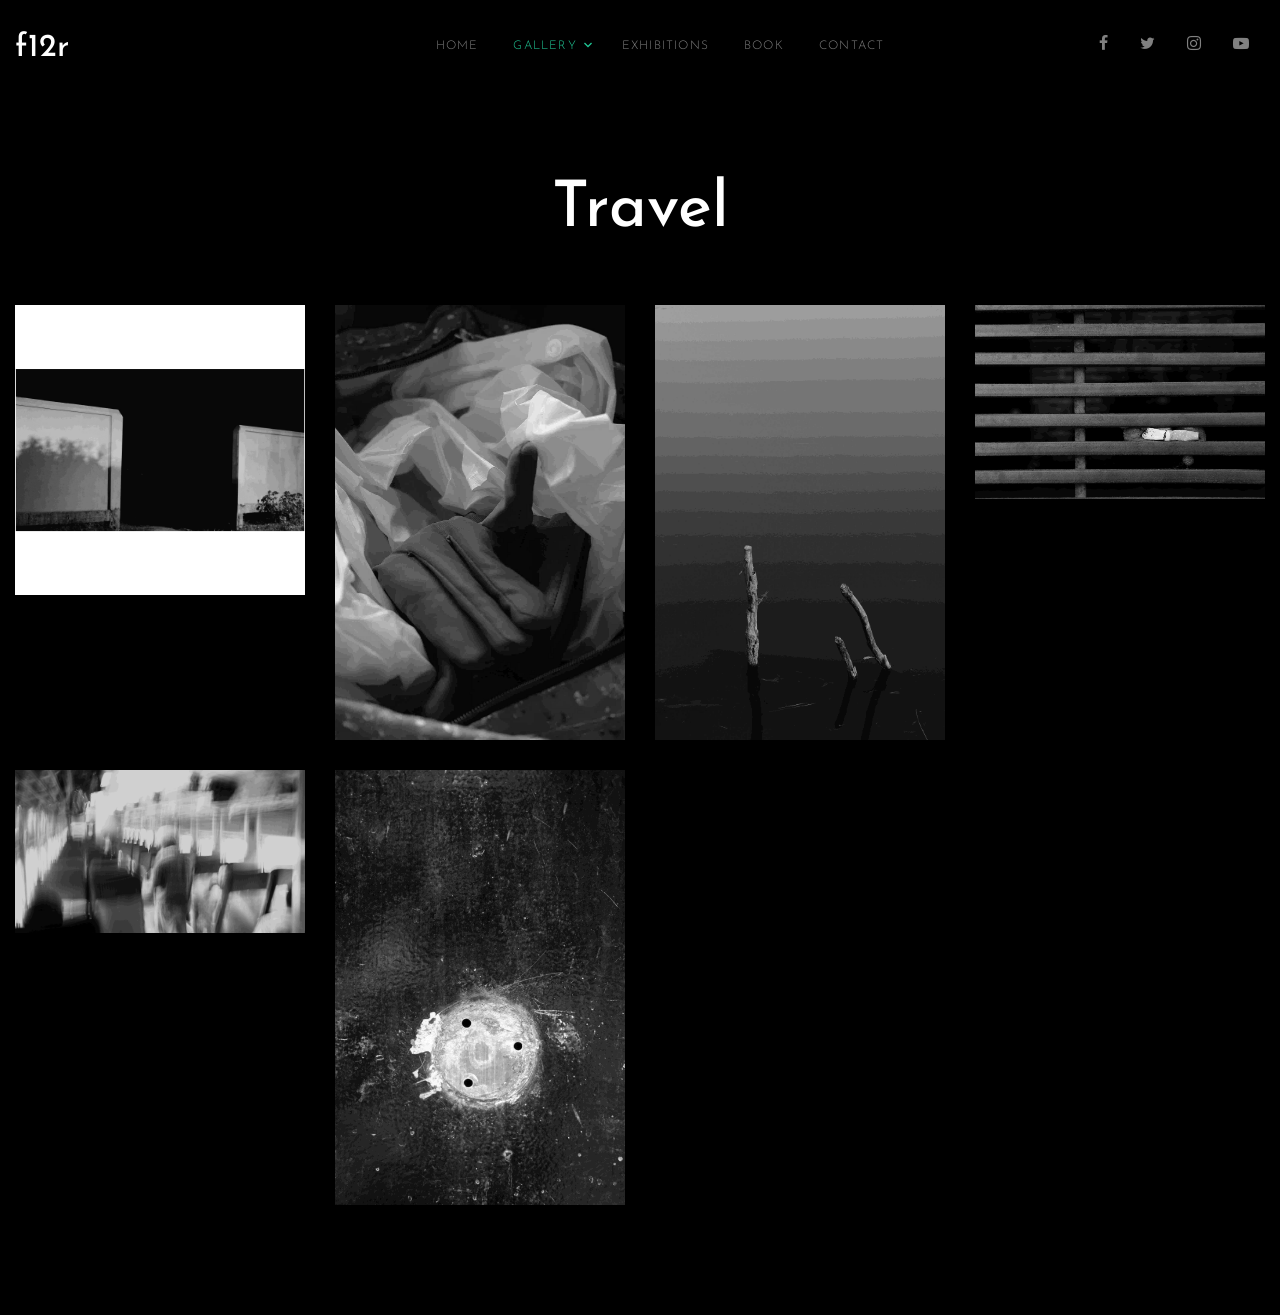
==== abstract.html @ 0a0a9598 "first commit" ====
<!DOCTYPE html>
<html lang="en">
  <head>
    <title>f12r &mdash;</title>
    <meta charset="utf-8" />
    <meta
      name="viewport"
      content="width=device-width, initial-scale=1, shrink-to-fit=no"
    />

    <link
      href="https://fonts.googleapis.com/css2?family=Josefin+Sans:wght@400;700&family=Roboto+Mono:wght@400;700&display=swap"
      rel="stylesheet"
    />
    <link rel="stylesheet" href="fonts/icomoon/style.css" />

    <link rel="stylesheet" href="css/bootstrap.min.css" />
    <link rel="stylesheet" href="css/magnific-popup.css" />
    <link rel="stylesheet" href="css/jquery-ui.css" />
    <link rel="stylesheet" href="css/owl.carousel.min.css" />
    <link rel="stylesheet" href="css/owl.theme.default.min.css" />

    <link rel="stylesheet" href="css/lightgallery.min.css" />

    <link rel="stylesheet" href="css/bootstrap-datepicker.css" />

    <link rel="stylesheet" href="fonts/flaticon/font/flaticon.css" />

    <link rel="stylesheet" href="css/swiper.css" />

    <link rel="stylesheet" href="css/aos.css" />

    <link rel="stylesheet" href="css/style.css" />
  </head>
  <body>
    <div class="site-wrap">
      <div class="site-mobile-menu">
        <div class="site-mobile-menu-header">
          <div class="site-mobile-menu-close mt-3">
            <span class="icon-close2 js-menu-toggle"></span>
          </div>
        </div>
        <div class="site-mobile-menu-body"></div>
      </div>

      <header class="site-navbar py-3" role="banner">
        <div class="container-fluid">
          <div class="row align-items-center">
            <div class="col-6 col-xl-2" data-aos="fade-down">
              <h1 class="mb-0">
                <a href="index.html" class="text-white h2 mb-0">f12r</a>
              </h1>
            </div>
            <div class="col-10 col-md-8 d-none d-xl-block" data-aos="fade-down">
              <nav
                class="site-navigation position-relative text-right text-lg-center"
                role="navigation"
              >
                <ul class="site-menu js-clone-nav mx-auto d-none d-lg-block">
                  <li><a href="index.html">Home</a></li>
                  <li class="has-children active">
                    <a href="single.html">Gallery</a>
                    <ul class="dropdown">
                      <li>
                        <a href="https://flickr.com/photos/fahimmuntashir/"
                          >Street</a
                        >
                      </li>
                      <li>
                        <a href="https://portraitmode.io/profile/f12r/"
                          >Portrait</a
                        >
                      </li>
                      <li>
                        <a href="https://portraitmode.io/profile/f12r/"
                          >People</a
                        >
                      </li>
                      <li><a href="#">Architecture</a></li>
                      <li><a href="#">Animals</a></li>
                      <li><a href="#">Travel</a></li>
                    </ul>
                  </li>
                  <li><a href="exhibition.html">Exhibitions</a></li>
                  <li><a href="books.html">Book</a></li>
                  <li><a href="contact.html">Contact</a></li>
                </ul>
              </nav>
            </div>

            <div class="col-6 col-xl-2 text-right" data-aos="fade-down">
              <div class="d-none d-xl-inline-block">
                <ul
                  class="site-menu js-clone-nav ml-auto list-unstyled d-flex text-right mb-0"
                  data-class="social"
                >
                  <li>
                    <a href="#" class="pl-0 pr-3"
                      ><span class="icon-facebook"></span
                    ></a>
                  </li>
                  <li>
                    <a href="#" class="pl-3 pr-3"
                      ><span class="icon-twitter"></span
                    ></a>
                  </li>
                  <li>
                    <a href="#" class="pl-3 pr-3"
                      ><span class="icon-instagram"></span
                    ></a>
                  </li>
                  <li>
                    <a href="#" class="pl-3 pr-3"
                      ><span class="icon-youtube-play"></span
                    ></a>
                  </li>
                </ul>
              </div>

              <div
                class="d-inline-block d-xl-none ml-md-0 mr-auto py-3"
                style="position: relative; top: 3px"
              >
                <a href="#" class="site-menu-toggle js-menu-toggle text-white"
                  ><span class="icon-menu h3"></span
                ></a>
              </div>
            </div>
          </div>
        </div>
      </header>

      <div class="site-section" data-aos="fade">
        <div class="container-fluid">
          <div class="row justify-content-center">
            <div class="col-md-7">
              <div class="row mb-5">
                <div class="col-12">
                  <h2 class="site-section-heading text-center">Travel</h2>
                </div>
              </div>
            </div>
          </div>
          <div class="row" id="lightgallery">
            <div
              class="col-sm-6 col-md-4 col-lg-3 col-xl-3 item"
              data-aos="fade"
              data-src="images/big-images/abstract/1.jpg"
              data-sub-html="<h4>shadow in darkness</h4><p></p>"
            >
              <a href="#"
                ><img src="images/abstract/1.jpg" alt="IMage" class="img-fluid"
              /></a>
            </div>
            <div
              class="col-sm-6 col-md-4 col-lg-3 col-xl-3 item"
              data-aos="fade"
              data-src="images/big-images/abstract/2.jpg"
              data-sub-html="<h4></h4><p>untitled</p>"
            >
              <a href="#"
                ><img src="images/abstract/2.jpg" alt="IMage" class="img-fluid"
              /></a>
            </div>

            <div
              class="col-sm-6 col-md-4 col-lg-3 col-xl-3 item"
              data-aos="fade"
              data-src="images/big-images/abstract/3.jpg"
              data-sub-html="<h4>the old monk and his disciples.</h4><p></p>"
            >
              <a href="#"
                ><img src="images/abstract/3.jpg" alt="IMage" class="img-fluid"
              /></a>
            </div>
            <div
              class="col-sm-6 col-md-4 col-lg-3 col-xl-3 item"
              data-aos="fade"
              data-src="images/big-images/abstract/4.jpg"
              data-sub-html="<h4>unexpected holder</h4><p></p>"
            >
              <a href="#"
                ><img src="images/abstract/4.jpg" alt="IMage" class="img-fluid"
              /></a>
            </div>
            <div
              class="col-sm-6 col-md-4 col-lg-3 col-xl-3 item"
              data-aos="fade"
              data-src="images/big-images/abstract/5.jpg"
              data-sub-html="<h4>untitled</h4><p></p>"
            >
              <a href="#"
                ><img src="images/abstract/5.jpg" alt="IMage" class="img-fluid"
              /></a>
            </div>
            <div
              class="col-sm-6 col-md-4 col-lg-3 col-xl-3 item"
              data-aos="fade"
              data-src="images/big-images/abstract/6.jpg"
              data-sub-html="<h4>untitled</h4><p></p>"
            >
              <a href="#"
                ><img src="images/abstract/6.jpg" alt="IMage" class="img-fluid"
              /></a>
            </div>
          </div>
        </div>
      </div>
    </div>

    <script src="js/jquery-3.3.1.min.js"></script>
    <script src="js/jquery-migrate-3.0.1.min.js"></script>
    <script src="js/jquery-ui.js"></script>
    <script src="js/popper.min.js"></script>
    <script src="js/bootstrap.min.js"></script>
    <script src="js/owl.carousel.min.js"></script>
    <script src="js/jquery.stellar.min.js"></script>
    <script src="js/jquery.countdown.min.js"></script>
    <script src="js/jquery.magnific-popup.min.js"></script>
    <script src="js/bootstrap-datepicker.min.js"></script>
    <script src="js/swiper.min.js"></script>
    <script src="js/aos.js"></script>

    <script src="js/picturefill.min.js"></script>
    <script src="js/lightgallery-all.min.js"></script>
    <script src="js/jquery.mousewheel.min.js"></script>

    <script src="js/main.js"></script>

    <script>
      $(document).ready(function () {
        $("#lightgallery").lightGallery();
      });
    </script>
  </body>
</html>
---- fonts/icomoon/style.css ----
@font-face {
  font-family: 'icomoon';
  src:  url('fonts/icomoon.eot?10si43');
  src:  url('fonts/icomoon.eot?10si43#iefix') format('embedded-opentype'),
    url('fonts/icomoon.ttf?10si43') format('truetype'),
    url('fonts/icomoon.woff?10si43') format('woff'),
    url('fonts/icomoon.svg?10si43#icomoon') format('svg');
  font-weight: normal;
  font-style: normal;
}

[class^="icon-"], [class*=" icon-"] {
  /* use !important to prevent issues with browser extensions that change fonts */
  font-family: 'icomoon' !important;
  speak: none;
  font-style: normal;
  font-weight: normal;
  font-variant: normal;
  text-transform: none;
  line-height: 1;

  /* Better Font Rendering =========== */
  -webkit-font-smoothing: antialiased;
  -moz-osx-font-smoothing: grayscale;
}

.icon-asterisk:before {
  content: "\f069";
}
.icon-plus:before {
  content: "\f067";
}
.icon-question:before {
  content: "\f128";
}
.icon-minus:before {
  content: "\f068";
}
.icon-glass:before {
  content: "\f000";
}
.icon-music:before {
  content: "\f001";
}
.icon-search:before {
  content: "\f002";
}
.icon-envelope-o:before {
  content: "\f003";
}
.icon-heart:before {
  content: "\f004";
}
.icon-star:before {
  content: "\f005";
}
.icon-star-o:before {
  content: "\f006";
}
.icon-user:before {
  content: "\f007";
}
.icon-film:before {
  content: "\f008";
}
.icon-th-large:before {
  content: "\f009";
}
.icon-th:before {
  content: "\f00a";
}
.icon-th-list:before {
  content: "\f00b";
}
.icon-check:before {
  content: "\f00c";
}
.icon-close:before {
  content: "\f00d";
}
.icon-remove:before {
  content: "\f00d";
}
.icon-times:before {
  content: "\f00d";
}
.icon-search-plus:before {
  content: "\f00e";
}
.icon-search-minus:before {
  content: "\f010";
}
.icon-power-off:before {
  content: "\f011";
}
.icon-signal:before {
  content: "\f012";
}
.icon-cog:before {
  content: "\f013";
}
.icon-gear:before {
  content: "\f013";
}
.icon-trash-o:before {
  content: "\f014";
}
.icon-home:before {
  content: "\f015";
}
.icon-file-o:before {
  content: "\f016";
}
.icon-clock-o:before {
  content: "\f017";
}
.icon-road:before {
  content: "\f018";
}
.icon-download:before {
  content: "\f019";
}
.icon-arrow-circle-o-down:before {
  content: "\f01a";
}
.icon-arrow-circle-o-up:before {
  content: "\f01b";
}
.icon-inbox:before {
  content: "\f01c";
}
.icon-play-circle-o:before {
  content: "\f01d";
}
.icon-repeat:before {
  content: "\f01e";
}
.icon-rotate-right:before {
  content: "\f01e";
}
.icon-refresh:before {
  content: "\f021";
}
.icon-list-alt:before {
  content: "\f022";
}
.icon-lock:before {
  content: "\f023";
}
.icon-flag:before {
  content: "\f024";
}
.icon-headphones:before {
  content: "\f025";
}
.icon-volume-off:before {
  content: "\f026";
}
.icon-volume-down:before {
  content: "\f027";
}
.icon-volume-up:before {
  content: "\f028";
}
.icon-qrcode:before {
  content: "\f029";
}
.icon-barcode:before {
  content: "\f02a";
}
.icon-tag:before {
  content: "\f02b";
}
.icon-tags:before {
  content: "\f02c";
}
.icon-book:before {
  content: "\f02d";
}
.icon-bookmark:before {
  content: "\f02e";
}
.icon-print:before {
  content: "\f02f";
}
.icon-camera:before {
  content: "\f030";
}
.icon-font:before {
  content: "\f031";
}
.icon-bold:before {
  content: "\f032";
}
.icon-italic:before {
  content: "\f033";
}
.icon-text-height:before {
  content: "\f034";
}
.icon-text-width:before {
  content: "\f035";
}
.icon-align-left:before {
  content: "\f036";
}
.icon-align-center:before {
  content: "\f037";
}
.icon-align-right:before {
  content: "\f038";
}
.icon-align-justify:before {
  content: "\f039";
}
.icon-list:before {
  content: "\f03a";
}
.icon-dedent:before {
  content: "\f03b";
}
.icon-outdent:before {
  content: "\f03b";
}
.icon-indent:before {
  content: "\f03c";
}
.icon-video-camera:before {
  content: "\f03d";
}
.icon-image:before {
  content: "\f03e";
}
.icon-photo:before {
  content: "\f03e";
}
.icon-picture-o:before {
  content: "\f03e";
}
.icon-pencil:before {
  content: "\f040";
}
.icon-map-marker:before {
  content: "\f041";
}
.icon-adjust:before {
  content: "\f042";
}
.icon-tint:before {
  content: "\f043";
}
.icon-edit:before {
  content: "\f044";
}
.icon-pencil-square-o:before {
  content: "\f044";
}
.icon-share-square-o:before {
  content: "\f045";
}
.icon-check-square-o:before {
  content: "\f046";
}
.icon-arrows:before {
  content: "\f047";
}
.icon-step-backward:before {
  content: "\f048";
}
.icon-fast-backward:before {
  content: "\f049";
}
.icon-backward:before {
  content: "\f04a";
}
.icon-play:before {
  content: "\f04b";
}
.icon-pause:before {
  content: "\f04c";
}
.icon-stop:before {
  content: "\f04d";
}
.icon-forward:before {
  content: "\f04e";
}
.icon-fast-forward:before {
  content: "\f050";
}
.icon-step-forward:before {
  content: "\f051";
}
.icon-eject:before {
  content: "\f052";
}
.icon-chevron-left:before {
  content: "\f053";
}
.icon-chevron-right:before {
  content: "\f054";
}
.icon-plus-circle:before {
  content: "\f055";
}
.icon-minus-circle:before {
  content: "\f056";
}
.icon-times-circle:before {
  content: "\f057";
}
.icon-check-circle:before {
  content: "\f058";
}
.icon-question-circle:before {
  content: "\f059";
}
.icon-info-circle:before {
  content: "\f05a";
}
.icon-crosshairs:before {
  content: "\f05b";
}
.icon-times-circle-o:before {
  content: "\f05c";
}
.icon-check-circle-o:before {
  content: "\f05d";
}
.icon-ban:before {
  content: "\f05e";
}
.icon-arrow-left:before {
  content: "\f060";
}
.icon-arrow-right:before {
  content: "\f061";
}
.icon-arrow-up:before {
  content: "\f062";
}
.icon-arrow-down:before {
  content: "\f063";
}
.icon-mail-forward:before {
  content: "\f064";
}
.icon-share:before {
  content: "\f064";
}
.icon-expand:before {
  content: "\f065";
}
.icon-compress:before {
  content: "\f066";
}
.icon-exclamation-circle:before {
  content: "\f06a";
}
.icon-gift:before {
  content: "\f06b";
}
.icon-leaf:before {
  content: "\f06c";
}
.icon-fire:before {
  content: "\f06d";
}
.icon-eye:before {
  content: "\f06e";
}
.icon-eye-slash:before {
  content: "\f070";
}
.icon-exclamation-triangle:before {
  content: "\f071";
}
.icon-warning:before {
  content: "\f071";
}
.icon-plane:before {
  content: "\f072";
}
.icon-calendar:before {
  content: "\f073";
}
.icon-random:before {
  content: "\f074";
}
.icon-comment:before {
  content: "\f075";
}
.icon-magnet:before {
  content: "\f076";
}
.icon-chevron-up:before {
  content: "\f077";
}
.icon-chevron-down:before {
  content: "\f078";
}
.icon-retweet:before {
  content: "\f079";
}
.icon-shopping-cart:before {
  content: "\f07a";
}
.icon-folder:before {
  content: "\f07b";
}
.icon-folder-open:before {
  content: "\f07c";
}
.icon-arrows-v:before {
  content: "\f07d";
}
.icon-arrows-h:before {
  content: "\f07e";
}
.icon-bar-chart:before {
  content: "\f080";
}
.icon-bar-chart-o:before {
  content: "\f080";
}
.icon-twitter-square:before {
  content: "\f081";
}
.icon-facebook-square:before {
  content: "\f082";
}
.icon-camera-retro:before {
  content: "\f083";
}
.icon-key:before {
  content: "\f084";
}
.icon-cogs:before {
  content: "\f085";
}
.icon-gears:before {
  content: "\f085";
}
.icon-comments:before {
  content: "\f086";
}
.icon-thumbs-o-up:before {
  content: "\f087";
}
.icon-thumbs-o-down:before {
  content: "\f088";
}
.icon-star-half:before {
  content: "\f089";
}
.icon-heart-o:before {
  content: "\f08a";
}
.icon-sign-out:before {
  content: "\f08b";
}
.icon-linkedin-square:before {
  content: "\f08c";
}
.icon-thumb-tack:before {
  content: "\f08d";
}
.icon-external-link:before {
  content: "\f08e";
}
.icon-sign-in:before {
  content: "\f090";
}
.icon-trophy:before {
  content: "\f091";
}
.icon-github-square:before {
  content: "\f092";
}
.icon-upload:before {
  content: "\f093";
}
.icon-lemon-o:before {
  content: "\f094";
}
.icon-phone:before {
  content: "\f095";
}
.icon-square-o:before {
  content: "\f096";
}
.icon-bookmark-o:before {
  content: "\f097";
}
.icon-phone-square:before {
  content: "\f098";
}
.icon-twitter:before {
  content: "\f099";
}
.icon-facebook:before {
  content: "\f09a";
}
.icon-facebook-f:before {
  content: "\f09a";
}
.icon-github:before {
  content: "\f09b";
}
.icon-unlock:before {
  content: "\f09c";
}
.icon-credit-card:before {
  content: "\f09d";
}
.icon-feed:before {
  content: "\f09e";
}
.icon-rss:before {
  content: "\f09e";
}
.icon-hdd-o:before {
  content: "\f0a0";
}
.icon-bullhorn:before {
  content: "\f0a1";
}
.icon-bell-o:before {
  content: "\f0a2";
}
.icon-certificate:before {
  content: "\f0a3";
}
.icon-hand-o-right:before {
  content: "\f0a4";
}
.icon-hand-o-left:before {
  content: "\f0a5";
}
.icon-hand-o-up:before {
  content: "\f0a6";
}
.icon-hand-o-down:before {
  content: "\f0a7";
}
.icon-arrow-circle-left:before {
  content: "\f0a8";
}
.icon-arrow-circle-right:before {
  content: "\f0a9";
}
.icon-arrow-circle-up:before {
  content: "\f0aa";
}
.icon-arrow-circle-down:before {
  content: "\f0ab";
}
.icon-globe:before {
  content: "\f0ac";
}
.icon-wrench:before {
  content: "\f0ad";
}
.icon-tasks:before {
  content: "\f0ae";
}
.icon-filter:before {
  content: "\f0b0";
}
.icon-briefcase:before {
  content: "\f0b1";
}
.icon-arrows-alt:before {
  content: "\f0b2";
}
.icon-group:before {
  content: "\f0c0";
}
.icon-users:before {
  content: "\f0c0";
}
.icon-chain:before {
  content: "\f0c1";
}
.icon-link:before {
  content: "\f0c1";
}
.icon-cloud:before {
  content: "\f0c2";
}
.icon-flask:before {
  content: "\f0c3";
}
.icon-cut:before {
  content: "\f0c4";
}
.icon-scissors:before {
  content: "\f0c4";
}
.icon-copy:before {
  content: "\f0c5";
}
.icon-files-o:before {
  content: "\f0c5";
}
.icon-paperclip:before {
  content: "\f0c6";
}
.icon-floppy-o:before {
  content: "\f0c7";
}
.icon-save:before {
  content: "\f0c7";
}
.icon-square:before {
  content: "\f0c8";
}
.icon-bars:before {
  content: "\f0c9";
}
.icon-navicon:before {
  content: "\f0c9";
}
.icon-reorder:before {
  content: "\f0c9";
}
.icon-list-ul:before {
  content: "\f0ca";
}
.icon-list-ol:before {
  content: "\f0cb";
}
.icon-strikethrough:before {
  content: "\f0cc";
}
.icon-underline:before {
  content: "\f0cd";
}
.icon-table:before {
  content: "\f0ce";
}
.icon-magic:before {
  content: "\f0d0";
}
.icon-truck:before {
  content: "\f0d1";
}
.icon-pinterest:before {
  content: "\f0d2";
}
.icon-pinterest-square:before {
  content: "\f0d3";
}
.icon-google-plus-square:before {
  content: "\f0d4";
}
.icon-google-plus:before {
  content: "\f0d5";
}
.icon-money:before {
  content: "\f0d6";
}
.icon-caret-down:before {
  content: "\f0d7";
}
.icon-caret-up:before {
  content: "\f0d8";
}
.icon-caret-left:before {
  content: "\f0d9";
}
.icon-caret-right:before {
  content: "\f0da";
}
.icon-columns:before {
  content: "\f0db";
}
.icon-sort:before {
  content: "\f0dc";
}
.icon-unsorted:before {
  content: "\f0dc";
}
.icon-sort-desc:before {
  content: "\f0dd";
}
.icon-sort-down:before {
  content: "\f0dd";
}
.icon-sort-asc:before {
  content: "\f0de";
}
.icon-sort-up:before {
  content: "\f0de";
}
.icon-envelope:before {
  content: "\f0e0";
}
.icon-linkedin:before {
  content: "\f0e1";
}
.icon-rotate-left:before {
  content: "\f0e2";
}
.icon-undo:before {
  content: "\f0e2";
}
.icon-gavel:before {
  content: "\f0e3";
}
.icon-legal:before {
  content: "\f0e3";
}
.icon-dashboard:before {
  content: "\f0e4";
}
.icon-tachometer:before {
  content: "\f0e4";
}
.icon-comment-o:before {
  content: "\f0e5";
}
.icon-comments-o:before {
  content: "\f0e6";
}
.icon-bolt:before {
  content: "\f0e7";
}
.icon-flash:before {
  content: "\f0e7";
}
.icon-sitemap:before {
  content: "\f0e8";
}
.icon-umbrella:before {
  content: "\f0e9";
}
.icon-clipboard:before {
  content: "\f0ea";
}
.icon-paste:before {
  content: "\f0ea";
}
.icon-lightbulb-o:before {
  content: "\f0eb";
}
.icon-exchange:before {
  content: "\f0ec";
}
.icon-cloud-download:before {
  content: "\f0ed";
}
.icon-cloud-upload:before {
  content: "\f0ee";
}
.icon-user-md:before {
  content: "\f0f0";
}
.icon-stethoscope:before {
  content: "\f0f1";
}
.icon-suitcase:before {
  content: "\f0f2";
}
.icon-bell:before {
  content: "\f0f3";
}
.icon-coffee:before {
  content: "\f0f4";
}
.icon-cutlery:before {
  content: "\f0f5";
}
.icon-file-text-o:before {
  content: "\f0f6";
}
.icon-building-o:before {
  content: "\f0f7";
}
.icon-hospital-o:before {
  content: "\f0f8";
}
.icon-ambulance:before {
  content: "\f0f9";
}
.icon-medkit:before {
  content: "\f0fa";
}
.icon-fighter-jet:before {
  content: "\f0fb";
}
.icon-beer:before {
  content: "\f0fc";
}
.icon-h-square:before {
  content: "\f0fd";
}
.icon-plus-square:before {
  content: "\f0fe";
}
.icon-angle-double-left:before {
  content: "\f100";
}
.icon-angle-double-right:before {
  content: "\f101";
}
.icon-angle-double-up:before {
  content: "\f102";
}
.icon-angle-double-down:before {
  content: "\f103";
}
.icon-angle-left:before {
  content: "\f104";
}
.icon-angle-right:before {
  content: "\f105";
}
.icon-angle-up:before {
  content: "\f106";
}
.icon-angle-down:before {
  content: "\f107";
}
.icon-desktop:before {
  content: "\f108";
}
.icon-laptop:before {
  content: "\f109";
}
.icon-tablet:before {
  content: "\f10a";
}
.icon-mobile:before {
  content: "\f10b";
}
.icon-mobile-phone:before {
  content: "\f10b";
}
.icon-circle-o:before {
  content: "\f10c";
}
.icon-quote-left:before {
  content: "\f10d";
}
.icon-quote-right:before {
  content: "\f10e";
}
.icon-spinner:before {
  content: "\f110";
}
.icon-circle:before {
  content: "\f111";
}
.icon-mail-reply:before {
  content: "\f112";
}
.icon-reply:before {
  content: "\f112";
}
.icon-github-alt:before {
  content: "\f113";
}
.icon-folder-o:before {
  content: "\f114";
}
.icon-folder-open-o:before {
  content: "\f115";
}
.icon-smile-o:before {
  content: "\f118";
}
.icon-frown-o:before {
  content: "\f119";
}
.icon-meh-o:before {
  content: "\f11a";
}
.icon-gamepad:before {
  content: "\f11b";
}
.icon-keyboard-o:before {
  content: "\f11c";
}
.icon-flag-o:before {
  content: "\f11d";
}
.icon-flag-checkered:before {
  content: "\f11e";
}
.icon-terminal:before {
  content: "\f120";
}
.icon-code:before {
  content: "\f121";
}
.icon-mail-reply-all:before {
  content: "\f122";
}
.icon-reply-all:before {
  content: "\f122";
}
.icon-star-half-empty:before {
  content: "\f123";
}
.icon-star-half-full:before {
  content: "\f123";
}
.icon-star-half-o:before {
  content: "\f123";
}
.icon-location-arrow:before {
  content: "\f124";
}
.icon-crop:before {
  content: "\f125";
}
.icon-code-fork:before {
  content: "\f126";
}
.icon-chain-broken:before {
  content: "\f127";
}
.icon-unlink:before {
  content: "\f127";
}
.icon-info:before {
  content: "\f129";
}
.icon-exclamation:before {
  content: "\f12a";
}
.icon-superscript:before {
  content: "\f12b";
}
.icon-subscript:before {
  content: "\f12c";
}
.icon-eraser:before {
  content: "\f12d";
}
.icon-puzzle-piece:before {
  content: "\f12e";
}
.icon-microphone:before {
  content: "\f130";
}
.icon-microphone-slash:before {
  content: "\f131";
}
.icon-shield:before {
  content: "\f132";
}
.icon-calendar-o:before {
  content: "\f133";
}
.icon-fire-extinguisher:before {
  content: "\f134";
}
.icon-rocket:before {
  content: "\f135";
}
.icon-maxcdn:before {
  content: "\f136";
}
.icon-chevron-circle-left:before {
  content: "\f137";
}
.icon-chevron-circle-right:before {
  content: "\f138";
}
.icon-chevron-circle-up:before {
  content: "\f139";
}
.icon-chevron-circle-down:before {
  content: "\f13a";
}
.icon-html5:before {
  content: "\f13b";
}
.icon-css3:before {
  content: "\f13c";
}
.icon-anchor:before {
  content: "\f13d";
}
.icon-unlock-alt:before {
  content: "\f13e";
}
.icon-bullseye:before {
  content: "\f140";
}
.icon-ellipsis-h:before {
  content: "\f141";
}
.icon-ellipsis-v:before {
  content: "\f142";
}
.icon-rss-square:before {
  content: "\f143";
}
.icon-play-circle:before {
  content: "\f144";
}
.icon-ticket:before {
  content: "\f145";
}
.icon-minus-square:before {
  content: "\f146";
}
.icon-minus-square-o:before {
  content: "\f147";
}
.icon-level-up:before {
  content: "\f148";
}
.icon-level-down:before {
  content: "\f149";
}
.icon-check-square:before {
  content: "\f14a";
}
.icon-pencil-square:before {
  content: "\f14b";
}
.icon-external-link-square:before {
  content: "\f14c";
}
.icon-share-square:before {
  content: "\f14d";
}
.icon-compass:before {
  content: "\f14e";
}
.icon-caret-square-o-down:before {
  content: "\f150";
}
.icon-toggle-down:before {
  content: "\f150";
}
.icon-caret-square-o-up:before {
  content: "\f151";
}
.icon-toggle-up:before {
  content: "\f151";
}
.icon-caret-square-o-right:before {
  content: "\f152";
}
.icon-toggle-right:before {
  content: "\f152";
}
.icon-eur:before {
  content: "\f153";
}
.icon-euro:before {
  content: "\f153";
}
.icon-gbp:before {
  content: "\f154";
}
.icon-dollar:before {
  content: "\f155";
}
.icon-usd:before {
  content: "\f155";
}
.icon-inr:before {
  content: "\f156";
}
.icon-rupee:before {
  content: "\f156";
}
.icon-cny:before {
  content: "\f157";
}
.icon-jpy:before {
  content: "\f157";
}
.icon-rmb:before {
  content: "\f157";
}
.icon-yen:before {
  content: "\f157";
}
.icon-rouble:before {
  content: "\f158";
}
.icon-rub:before {
  content: "\f158";
}
.icon-ruble:before {
  content: "\f158";
}
.icon-krw:before {
  content: "\f159";
}
.icon-won:before {
  content: "\f159";
}
.icon-bitcoin:before {
  content: "\f15a";
}
.icon-btc:before {
  content: "\f15a";
}
.icon-file:before {
  content: "\f15b";
}
.icon-file-text:before {
  content: "\f15c";
}
.icon-sort-alpha-asc:before {
  content: "\f15d";
}
.icon-sort-alpha-desc:before {
  content: "\f15e";
}
.icon-sort-amount-asc:before {
  content: "\f160";
}
.icon-sort-amount-desc:before {
  content: "\f161";
}
.icon-sort-numeric-asc:before {
  content: "\f162";
}
.icon-sort-numeric-desc:before {
  content: "\f163";
}
.icon-thumbs-up:before {
  content: "\f164";
}
.icon-thumbs-down:before {
  content: "\f165";
}
.icon-youtube-square:before {
  content: "\f166";
}
.icon-youtube:before {
  content: "\f167";
}
.icon-xing:before {
  content: "\f168";
}
.icon-xing-square:before {
  content: "\f169";
}
.icon-youtube-play:before {
  content: "\f16a";
}
.icon-dropbox:before {
  content: "\f16b";
}
.icon-stack-overflow:before {
  content: "\f16c";
}
.icon-instagram:before {
  content: "\f16d";
}
.icon-flickr:before {
  content: "\f16e";
}
.icon-adn:before {
  content: "\f170";
}
.icon-bitbucket:before {
  content: "\f171";
}
.icon-bitbucket-square:before {
  content: "\f172";
}
.icon-tumblr:before {
  content: "\f173";
}
.icon-tumblr-square:before {
  content: "\f174";
}
.icon-long-arrow-down:before {
  content: "\f175";
}
.icon-long-arrow-up:before {
  content: "\f176";
}
.icon-long-arrow-left:before {
  content: "\f177";
}
.icon-long-arrow-right:before {
  content: "\f178";
}
.icon-apple:before {
  content: "\f179";
}
.icon-windows:before {
  content: "\f17a";
}
.icon-android:before {
  content: "\f17b";
}
.icon-linux:before {
  content: "\f17c";
}
.icon-dribbble:before {
  content: "\f17d";
}
.icon-skype:before {
  content: "\f17e";
}
.icon-foursquare:before {
  content: "\f180";
}
.icon-trello:before {
  content: "\f181";
}
.icon-female:before {
  content: "\f182";
}
.icon-male:before {
  content: "\f183";
}
.icon-gittip:before {
  content: "\f184";
}
.icon-gratipay:before {
  content: "\f184";
}
.icon-sun-o:before {
  content: "\f185";
}
.icon-moon-o:before {
  content: "\f186";
}
.icon-archive:before {
  content: "\f187";
}
.icon-bug:before {
  content: "\f188";
}
.icon-vk:before {
  content: "\f189";
}
.icon-weibo:before {
  content: "\f18a";
}
.icon-renren:before {
  content: "\f18b";
}
.icon-pagelines:before {
  content: "\f18c";
}
.icon-stack-exchange:before {
  content: "\f18d";
}
.icon-arrow-circle-o-right:before {
  content: "\f18e";
}
.icon-arrow-circle-o-left:before {
  content: "\f190";
}
.icon-caret-square-o-left:before {
  content: "\f191";
}
.icon-toggle-left:before {
  content: "\f191";
}
.icon-dot-circle-o:before {
  content: "\f192";
}
.icon-wheelchair:before {
  content: "\f193";
}
.icon-vimeo-square:before {
  content: "\f194";
}
.icon-try:before {
  content: "\f195";
}
.icon-turkish-lira:before {
  content: "\f195";
}
.icon-plus-square-o:before {
  content: "\f196";
}
.icon-space-shuttle:before {
  content: "\f197";
}
.icon-slack:before {
  content: "\f198";
}
.icon-envelope-square:before {
  content: "\f199";
}
.icon-wordpress:before {
  content: "\f19a";
}
.icon-openid:before {
  content: "\f19b";
}
.icon-bank:before {
  content: "\f19c";
}
.icon-institution:before {
  content: "\f19c";
}
.icon-university:before {
  content: "\f19c";
}
.icon-graduation-cap:before {
  content: "\f19d";
}
.icon-mortar-board:before {
  content: "\f19d";
}
.icon-yahoo:before {
  content: "\f19e";
}
.icon-google:before {
  content: "\f1a0";
}
.icon-reddit:before {
  content: "\f1a1";
}
.icon-reddit-square:before {
  content: "\f1a2";
}
.icon-stumbleupon-circle:before {
  content: "\f1a3";
}
.icon-stumbleupon:before {
  content: "\f1a4";
}
.icon-delicious:before {
  content: "\f1a5";
}
.icon-digg:before {
  content: "\f1a6";
}
.icon-pied-piper-pp:before {
  content: "\f1a7";
}
.icon-pied-piper-alt:before {
  content: "\f1a8";
}
.icon-drupal:before {
  content: "\f1a9";
}
.icon-joomla:before {
  content: "\f1aa";
}
.icon-language:before {
  content: "\f1ab";
}
.icon-fax:before {
  content: "\f1ac";
}
.icon-building:before {
  content: "\f1ad";
}
.icon-child:before {
  content: "\f1ae";
}
.icon-paw:before {
  content: "\f1b0";
}
.icon-spoon:before {
  content: "\f1b1";
}
.icon-cube:before {
  content: "\f1b2";
}
.icon-cubes:before {
  content: "\f1b3";
}
.icon-behance:before {
  content: "\f1b4";
}
.icon-behance-square:before {
  content: "\f1b5";
}
.icon-steam:before {
  content: "\f1b6";
}
.icon-steam-square:before {
  content: "\f1b7";
}
.icon-recycle:before {
  content: "\f1b8";
}
.icon-automobile:before {
  content: "\f1b9";
}
.icon-car:before {
  content: "\f1b9";
}
.icon-cab:before {
  content: "\f1ba";
}
.icon-taxi:before {
  content: "\f1ba";
}
.icon-tree:before {
  content: "\f1bb";
}
.icon-spotify:before {
  content: "\f1bc";
}
.icon-deviantart:before {
  content: "\f1bd";
}
.icon-soundcloud:before {
  content: "\f1be";
}
.icon-database:before {
  content: "\f1c0";
}
.icon-file-pdf-o:before {
  content: "\f1c1";
}
.icon-file-word-o:before {
  content: "\f1c2";
}
.icon-file-excel-o:before {
  content: "\f1c3";
}
.icon-file-powerpoint-o:before {
  content: "\f1c4";
}
.icon-file-image-o:before {
  content: "\f1c5";
}
.icon-file-photo-o:before {
  content: "\f1c5";
}
.icon-file-picture-o:before {
  content: "\f1c5";
}
.icon-file-archive-o:before {
  content: "\f1c6";
}
.icon-file-zip-o:before {
  content: "\f1c6";
}
.icon-file-audio-o:before {
  content: "\f1c7";
}
.icon-file-sound-o:before {
  content: "\f1c7";
}
.icon-file-movie-o:before {
  content: "\f1c8";
}
.icon-file-video-o:before {
  content: "\f1c8";
}
.icon-file-code-o:before {
  content: "\f1c9";
}
.icon-vine:before {
  content: "\f1ca";
}
.icon-codepen:before {
  content: "\f1cb";
}
.icon-jsfiddle:before {
  content: "\f1cc";
}
.icon-life-bouy:before {
  content: "\f1cd";
}
.icon-life-buoy:before {
  content: "\f1cd";
}
.icon-life-ring:before {
  content: "\f1cd";
}
.icon-life-saver:before {
  content: "\f1cd";
}
.icon-support:before {
  content: "\f1cd";
}
.icon-circle-o-notch:before {
  content: "\f1ce";
}
.icon-ra:before {
  content: "\f1d0";
}
.icon-rebel:before {
  content: "\f1d0";
}
.icon-resistance:before {
  content: "\f1d0";
}
.icon-empire:before {
  content: "\f1d1";
}
.icon-ge:before {
  content: "\f1d1";
}
.icon-git-square:before {
  content: "\f1d2";
}
.icon-git:before {
  content: "\f1d3";
}
.icon-hacker-news:before {
  content: "\f1d4";
}
.icon-y-combinator-square:before {
  content: "\f1d4";
}
.icon-yc-square:before {
  content: "\f1d4";
}
.icon-tencent-weibo:before {
  content: "\f1d5";
}
.icon-qq:before {
  content: "\f1d6";
}
.icon-wechat:before {
  content: "\f1d7";
}
.icon-weixin:before {
  content: "\f1d7";
}
.icon-paper-plane:before {
  content: "\f1d8";
}
.icon-send:before {
  content: "\f1d8";
}
.icon-paper-plane-o:before {
  content: "\f1d9";
}
.icon-send-o:before {
  content: "\f1d9";
}
.icon-history:before {
  content: "\f1da";
}
.icon-circle-thin:before {
  content: "\f1db";
}
.icon-header:before {
  content: "\f1dc";
}
.icon-paragraph:before {
  content: "\f1dd";
}
.icon-sliders:before {
  content: "\f1de";
}
.icon-share-alt:before {
  content: "\f1e0";
}
.icon-share-alt-square:before {
  content: "\f1e1";
}
.icon-bomb:before {
  content: "\f1e2";
}
.icon-futbol-o:before {
  content: "\f1e3";
}
.icon-soccer-ball-o:before {
  content: "\f1e3";
}
.icon-tty:before {
  content: "\f1e4";
}
.icon-binoculars:before {
  content: "\f1e5";
}
.icon-plug:before {
  content: "\f1e6";
}
.icon-slideshare:before {
  content: "\f1e7";
}
.icon-twitch:before {
  content: "\f1e8";
}
.icon-yelp:before {
  content: "\f1e9";
}
.icon-newspaper-o:before {
  content: "\f1ea";
}
.icon-wifi:before {
  content: "\f1eb";
}
.icon-calculator:before {
  content: "\f1ec";
}
.icon-paypal:before {
  content: "\f1ed";
}
.icon-google-wallet:before {
  content: "\f1ee";
}
.icon-cc-visa:before {
  content: "\f1f0";
}
.icon-cc-mastercard:before {
  content: "\f1f1";
}
.icon-cc-discover:before {
  content: "\f1f2";
}
.icon-cc-amex:before {
  content: "\f1f3";
}
.icon-cc-paypal:before {
  content: "\f1f4";
}
.icon-cc-stripe:before {
  content: "\f1f5";
}
.icon-bell-slash:before {
  content: "\f1f6";
}
.icon-bell-slash-o:before {
  content: "\f1f7";
}
.icon-trash:before {
  content: "\f1f8";
}
.icon-copyright:before {
  content: "\f1f9";
}
.icon-at:before {
  content: "\f1fa";
}
.icon-eyedropper:before {
  content: "\f1fb";
}
.icon-paint-brush:before {
  content: "\f1fc";
}
.icon-birthday-cake:before {
  content: "\f1fd";
}
.icon-area-chart:before {
  content: "\f1fe";
}
.icon-pie-chart:before {
  content: "\f200";
}
.icon-line-chart:before {
  content: "\f201";
}
.icon-lastfm:before {
  content: "\f202";
}
.icon-lastfm-square:before {
  content: "\f203";
}
.icon-toggle-off:before {
  content: "\f204";
}
.icon-toggle-on:before {
  content: "\f205";
}
.icon-bicycle:before {
  content: "\f206";
}
.icon-bus:before {
  content: "\f207";
}
.icon-ioxhost:before {
  content: "\f208";
}
.icon-angellist:before {
  content: "\f209";
}
.icon-cc:before {
  content: "\f20a";
}
.icon-ils:before {
  content: "\f20b";
}
.icon-shekel:before {
  content: "\f20b";
}
.icon-sheqel:before {
  content: "\f20b";
}
.icon-meanpath:before {
  content: "\f20c";
}
.icon-buysellads:before {
  content: "\f20d";
}
.icon-connectdevelop:before {
  content: "\f20e";
}
.icon-dashcube:before {
  content: "\f210";
}
.icon-forumbee:before {
  content: "\f211";
}
.icon-leanpub:before {
  content: "\f212";
}
.icon-sellsy:before {
  content: "\f213";
}
.icon-shirtsinbulk:before {
  content: "\f214";
}
.icon-simplybuilt:before {
  content: "\f215";
}
.icon-skyatlas:before {
  content: "\f216";
}
.icon-cart-plus:before {
  content: "\f217";
}
.icon-cart-arrow-down:before {
  content: "\f218";
}
.icon-diamond:before {
  content: "\f219";
}
.icon-ship:before {
  content: "\f21a";
}
.icon-user-secret:before {
  content: "\f21b";
}
.icon-motorcycle:before {
  content: "\f21c";
}
.icon-street-view:before {
  content: "\f21d";
}
.icon-heartbeat:before {
  content: "\f21e";
}
.icon-venus:before {
  content: "\f221";
}
.icon-mars:before {
  content: "\f222";
}
.icon-mercury:before {
  content: "\f223";
}
.icon-intersex:before {
  content: "\f224";
}
.icon-transgender:before {
  content: "\f224";
}
.icon-transgender-alt:before {
  content: "\f225";
}
.icon-venus-double:before {
  content: "\f226";
}
.icon-mars-double:before {
  content: "\f227";
}
.icon-venus-mars:before {
  content: "\f228";
}
.icon-mars-stroke:before {
  content: "\f229";
}
.icon-mars-stroke-v:before {
  content: "\f22a";
}
.icon-mars-stroke-h:before {
  content: "\f22b";
}
.icon-neuter:before {
  content: "\f22c";
}
.icon-genderless:before {
  content: "\f22d";
}
.icon-facebook-official:before {
  content: "\f230";
}
.icon-pinterest-p:before {
  content: "\f231";
}
.icon-whatsapp:before {
  content: "\f232";
}
.icon-server:before {
  content: "\f233";
}
.icon-user-plus:before {
  content: "\f234";
}
.icon-user-times:before {
  content: "\f235";
}
.icon-bed:before {
  content: "\f236";
}
.icon-hotel:before {
  content: "\f236";
}
.icon-viacoin:before {
  content: "\f237";
}
.icon-train:before {
  content: "\f238";
}
.icon-subway:before {
  content: "\f239";
}
.icon-medium:before {
  content: "\f23a";
}
.icon-y-combinator:before {
  content: "\f23b";
}
.icon-yc:before {
  content: "\f23b";
}
.icon-optin-monster:before {
  content: "\f23c";
}
.icon-opencart:before {
  content: "\f23d";
}
.icon-expeditedssl:before {
  content: "\f23e";
}
.icon-battery:before {
  content: "\f240";
}
.icon-battery-4:before {
  content: "\f240";
}
.icon-battery-full:before {
  content: "\f240";
}
.icon-battery-3:before {
  content: "\f241";
}
.icon-battery-three-quarters:before {
  content: "\f241";
}
.icon-battery-2:before {
  content: "\f242";
}
.icon-battery-half:before {
  content: "\f242";
}
.icon-battery-1:before {
  content: "\f243";
}
.icon-battery-quarter:before {
  content: "\f243";
}
.icon-battery-0:before {
  content: "\f244";
}
.icon-battery-empty:before {
  content: "\f244";
}
.icon-mouse-pointer:before {
  content: "\f245";
}
.icon-i-cursor:before {
  content: "\f246";
}
.icon-object-group:before {
  content: "\f247";
}
.icon-object-ungroup:before {
  content: "\f248";
}
.icon-sticky-note:before {
  content: "\f249";
}
.icon-sticky-note-o:before {
  content: "\f24a";
}
.icon-cc-jcb:before {
  content: "\f24b";
}
.icon-cc-diners-club:before {
  content: "\f24c";
}
.icon-clone:before {
  content: "\f24d";
}
.icon-balance-scale:before {
  content: "\f24e";
}
.icon-hourglass-o:before {
  content: "\f250";
}
.icon-hourglass-1:before {
  content: "\f251";
}
.icon-hourglass-start:before {
  content: "\f251";
}
.icon-hourglass-2:before {
  content: "\f252";
}
.icon-hourglass-half:before {
  content: "\f252";
}
.icon-hourglass-3:before {
  content: "\f253";
}
.icon-hourglass-end:before {
  content: "\f253";
}
.icon-hourglass:before {
  content: "\f254";
}
.icon-hand-grab-o:before {
  content: "\f255";
}
.icon-hand-rock-o:before {
  content: "\f255";
}
.icon-hand-paper-o:before {
  content: "\f256";
}
.icon-hand-stop-o:before {
  content: "\f256";
}
.icon-hand-scissors-o:before {
  content: "\f257";
}
.icon-hand-lizard-o:before {
  content: "\f258";
}
.icon-hand-spock-o:before {
  content: "\f259";
}
.icon-hand-pointer-o:before {
  content: "\f25a";
}
.icon-hand-peace-o:before {
  content: "\f25b";
}
.icon-trademark:before {
  content: "\f25c";
}
.icon-registered:before {
  content: "\f25d";
}
.icon-creative-commons:before {
  content: "\f25e";
}
.icon-gg:before {
  content: "\f260";
}
.icon-gg-circle:before {
  content: "\f261";
}
.icon-tripadvisor:before {
  content: "\f262";
}
.icon-odnoklassniki:before {
  content: "\f263";
}
.icon-odnoklassniki-square:before {
  content: "\f264";
}
.icon-get-pocket:before {
  content: "\f265";
}
.icon-wikipedia-w:before {
  content: "\f266";
}
.icon-safari:before {
  content: "\f267";
}
.icon-chrome:before {
  content: "\f268";
}
.icon-firefox:before {
  content: "\f269";
}
.icon-opera:before {
  content: "\f26a";
}
.icon-internet-explorer:before {
  content: "\f26b";
}
.icon-television:before {
  content: "\f26c";
}
.icon-tv:before {
  content: "\f26c";
}
.icon-contao:before {
  content: "\f26d";
}
.icon-500px:before {
  content: "\f26e";
}
.icon-amazon:before {
  content: "\f270";
}
.icon-calendar-plus-o:before {
  content: "\f271";
}
.icon-calendar-minus-o:before {
  content: "\f272";
}
.icon-calendar-times-o:before {
  content: "\f273";
}
.icon-calendar-check-o:before {
  content: "\f274";
}
.icon-industry:before {
  content: "\f275";
}
.icon-map-pin:before {
  content: "\f276";
}
.icon-map-signs:before {
  content: "\f277";
}
.icon-map-o:before {
  content: "\f278";
}
.icon-map:before {
  content: "\f279";
}
.icon-commenting:before {
  content: "\f27a";
}
.icon-commenting-o:before {
  content: "\f27b";
}
.icon-houzz:before {
  content: "\f27c";
}
.icon-vimeo:before {
  content: "\f27d";
}
.icon-black-tie:before {
  content: "\f27e";
}
.icon-fonticons:before {
  content: "\f280";
}
.icon-reddit-alien:before {
  content: "\f281";
}
.icon-edge:before {
  content: "\f282";
}
.icon-credit-card-alt:before {
  content: "\f283";
}
.icon-codiepie:before {
  content: "\f284";
}
.icon-modx:before {
  content: "\f285";
}
.icon-fort-awesome:before {
  content: "\f286";
}
.icon-usb:before {
  content: "\f287";
}
.icon-product-hunt:before {
  content: "\f288";
}
.icon-mixcloud:before {
  content: "\f289";
}
.icon-scribd:before {
  content: "\f28a";
}
.icon-pause-circle:before {
  content: "\f28b";
}
.icon-pause-circle-o:before {
  content: "\f28c";
}
.icon-stop-circle:before {
  content: "\f28d";
}
.icon-stop-circle-o:before {
  content: "\f28e";
}
.icon-shopping-bag:before {
  content: "\f290";
}
.icon-shopping-basket:before {
  content: "\f291";
}
.icon-hashtag:before {
  content: "\f292";
}
.icon-bluetooth:before {
  content: "\f293";
}
.icon-bluetooth-b:before {
  content: "\f294";
}
.icon-percent:before {
  content: "\f295";
}
.icon-gitlab:before {
  content: "\f296";
}
.icon-wpbeginner:before {
  content: "\f297";
}
.icon-wpforms:before {
  content: "\f298";
}
.icon-envira:before {
  content: "\f299";
}
.icon-universal-access:before {
  content: "\f29a";
}
.icon-wheelchair-alt:before {
  content: "\f29b";
}
.icon-question-circle-o:before {
  content: "\f29c";
}
.icon-blind:before {
  content: "\f29d";
}
.icon-audio-description:before {
  content: "\f29e";
}
.icon-volume-control-phone:before {
  content: "\f2a0";
}
.icon-braille:before {
  content: "\f2a1";
}
.icon-assistive-listening-systems:before {
  content: "\f2a2";
}
.icon-american-sign-language-interpreting:before {
  content: "\f2a3";
}
.icon-asl-interpreting:before {
  content: "\f2a3";
}
.icon-deaf:before {
  content: "\f2a4";
}
.icon-deafness:before {
  content: "\f2a4";
}
.icon-hard-of-hearing:before {
  content: "\f2a4";
}
.icon-glide:before {
  content: "\f2a5";
}
.icon-glide-g:before {
  content: "\f2a6";
}
.icon-sign-language:before {
  content: "\f2a7";
}
.icon-signing:before {
  content: "\f2a7";
}
.icon-low-vision:before {
  content: "\f2a8";
}
.icon-viadeo:before {
  content: "\f2a9";
}
.icon-viadeo-square:before {
  content: "\f2aa";
}
.icon-snapchat:before {
  content: "\f2ab";
}
.icon-snapchat-ghost:before {
  content: "\f2ac";
}
.icon-snapchat-square:before {
  content: "\f2ad";
}
.icon-pied-piper:before {
  content: "\f2ae";
}
.icon-first-order:before {
  content: "\f2b0";
}
.icon-yoast:before {
  content: "\f2b1";
}
.icon-themeisle:before {
  content: "\f2b2";
}
.icon-google-plus-circle:before {
  content: "\f2b3";
}
.icon-google-plus-official:before {
  content: "\f2b3";
}
.icon-fa:before {
  content: "\f2b4";
}
.icon-font-awesome:before {
  content: "\f2b4";
}
.icon-handshake-o:before {
  content: "\f2b5";
}
.icon-envelope-open:before {
  content: "\f2b6";
}
.icon-envelope-open-o:before {
  content: "\f2b7";
}
.icon-linode:before {
  content: "\f2b8";
}
.icon-address-book:before {
  content: "\f2b9";
}
.icon-address-book-o:before {
  content: "\f2ba";
}
.icon-address-card:before {
  content: "\f2bb";
}
.icon-vcard:before {
  content: "\f2bb";
}
.icon-address-card-o:before {
  content: "\f2bc";
}
.icon-vcard-o:before {
  content: "\f2bc";
}
.icon-user-circle:before {
  content: "\f2bd";
}
.icon-user-circle-o:before {
  content: "\f2be";
}
.icon-user-o:before {
  content: "\f2c0";
}
.icon-id-badge:before {
  content: "\f2c1";
}
.icon-drivers-license:before {
  content: "\f2c2";
}
.icon-id-card:before {
  content: "\f2c2";
}
.icon-drivers-license-o:before {
  content: "\f2c3";
}
.icon-id-card-o:before {
  content: "\f2c3";
}
.icon-quora:before {
  content: "\f2c4";
}
.icon-free-code-camp:before {
  content: "\f2c5";
}
.icon-telegram:before {
  content: "\f2c6";
}
.icon-thermometer:before {
  content: "\f2c7";
}
.icon-thermometer-4:before {
  content: "\f2c7";
}
.icon-thermometer-full:before {
  content: "\f2c7";
}
.icon-thermometer-3:before {
  content: "\f2c8";
}
.icon-thermometer-three-quarters:before {
  content: "\f2c8";
}
.icon-thermometer-2:before {
  content: "\f2c9";
}
.icon-thermometer-half:before {
  content: "\f2c9";
}
.icon-thermometer-1:before {
  content: "\f2ca";
}
.icon-thermometer-quarter:before {
  content: "\f2ca";
}
.icon-thermometer-0:before {
  content: "\f2cb";
}
.icon-thermometer-empty:before {
  content: "\f2cb";
}
.icon-shower:before {
  content: "\f2cc";
}
.icon-bath:before {
  content: "\f2cd";
}
.icon-bathtub:before {
  content: "\f2cd";
}
.icon-s15:before {
  content: "\f2cd";
}
.icon-podcast:before {
  content: "\f2ce";
}
.icon-window-maximize:before {
  content: "\f2d0";
}
.icon-window-minimize:before {
  content: "\f2d1";
}
.icon-window-restore:before {
  content: "\f2d2";
}
.icon-times-rectangle:before {
  content: "\f2d3";
}
.icon-window-close:before {
  content: "\f2d3";
}
.icon-times-rectangle-o:before {
  content: "\f2d4";
}
.icon-window-close-o:before {
  content: "\f2d4";
}
.icon-bandcamp:before {
  content: "\f2d5";
}
.icon-grav:before {
  content: "\f2d6";
}
.icon-etsy:before {
  content: "\f2d7";
}
.icon-imdb:before {
  content: "\f2d8";
}
.icon-ravelry:before {
  content: "\f2d9";
}
.icon-eercast:before {
  content: "\f2da";
}
.icon-microchip:before {
  content: "\f2db";
}
.icon-snowflake-o:before {
  content: "\f2dc";
}
.icon-superpowers:before {
  content: "\f2dd";
}
.icon-wpexplorer:before {
  content: "\f2de";
}
.icon-meetup:before {
  content: "\f2e0";
}
.icon-3d_rotation:before {
  content: "\e84d";
}
.icon-ac_unit:before {
  content: "\eb3b";
}
.icon-alarm:before {
  content: "\e855";
}
.icon-access_alarms:before {
  content: "\e191";
}
.icon-schedule:before {
  content: "\e8b5";
}
.icon-accessibility:before {
  content: "\e84e";
}
.icon-accessible:before {
  content: "\e914";
}
.icon-account_balance:before {
  content: "\e84f";
}
.icon-account_balance_wallet:before {
  content: "\e850";
}
.icon-account_box:before {
  content: "\e851";
}
.icon-account_circle:before {
  content: "\e853";
}
.icon-adb:before {
  content: "\e60e";
}
.icon-add:before {
  content: "\e145";
}
.icon-add_a_photo:before {
  content: "\e439";
}
.icon-alarm_add:before {
  content: "\e856";
}
.icon-add_alert:before {
  content: "\e003";
}
.icon-add_box:before {
  content: "\e146";
}
.icon-add_circle:before {
  content: "\e147";
}
.icon-control_point:before {
  content: "\e3ba";
}
.icon-add_location:before {
  content: "\e567";
}
.icon-add_shopping_cart:before {
  content: "\e854";
}
.icon-queue:before {
  content: "\e03c";
}
.icon-add_to_queue:before {
  content: "\e05c";
}
.icon-adjust2:before {
  content: "\e39e";
}
.icon-airline_seat_flat:before {
  content: "\e630";
}
.icon-airline_seat_flat_angled:before {
  content: "\e631";
}
.icon-airline_seat_individual_suite:before {
  content: "\e632";
}
.icon-airline_seat_legroom_extra:before {
  content: "\e633";
}
.icon-airline_seat_legroom_normal:before {
  content: "\e634";
}
.icon-airline_seat_legroom_reduced:before {
  content: "\e635";
}
.icon-airline_seat_recline_extra:before {
  content: "\e636";
}
.icon-airline_seat_recline_normal:before {
  content: "\e637";
}
.icon-flight:before {
  content: "\e539";
}
.icon-airplanemode_inactive:before {
  content: "\e194";
}
.icon-airplay:before {
  content: "\e055";
}
.icon-airport_shuttle:before {
  content: "\eb3c";
}
.icon-alarm_off:before {
  content: "\e857";
}
.icon-alarm_on:before {
  content: "\e858";
}
.icon-album:before {
  content: "\e019";
}
.icon-all_inclusive:before {
  content: "\eb3d";
}
.icon-all_out:before {
  content: "\e90b";
}
.icon-android2:before {
  content: "\e859";
}
.icon-announcement:before {
  content: "\e85a";
}
.icon-apps:before {
  content: "\e5c3";
}
.icon-archive2:before {
  content: "\e149";
}
.icon-arrow_back:before {
  content: "\e5c4";
}
.icon-arrow_downward:before {
  content: "\e5db";
}
.icon-arrow_drop_down:before {
  content: "\e5c5";
}
.icon-arrow_drop_down_circle:before {
  content: "\e5c6";
}
.icon-arrow_drop_up:before {
  content: "\e5c7";
}
.icon-arrow_forward:before {
  content: "\e5c8";
}
.icon-arrow_upward:before {
  content: "\e5d8";
}
.icon-art_track:before {
  content: "\e060";
}
.icon-aspect_ratio:before {
  content: "\e85b";
}
.icon-poll:before {
  content: "\e801";
}
.icon-assignment:before {
  content: "\e85d";
}
.icon-assignment_ind:before {
  content: "\e85e";
}
.icon-assignment_late:before {
  content: "\e85f";
}
.icon-assignment_return:before {
  content: "\e860";
}
.icon-assignment_returned:before {
  content: "\e861";
}
.icon-assignment_turned_in:before {
  content: "\e862";
}
.icon-assistant:before {
  content: "\e39f";
}
.icon-flag2:before {
  content: "\e153";
}
.icon-attach_file:before {
  content: "\e226";
}
.icon-attach_money:before {
  content: "\e227";
}
.icon-attachment:before {
  content: "\e2bc";
}
.icon-audiotrack:before {
  content: "\e3a1";
}
.icon-autorenew:before {
  content: "\e863";
}
.icon-av_timer:before {
  content: "\e01b";
}
.icon-backspace:before {
  content: "\e14a";
}
.icon-cloud_upload:before {
  content: "\e2c3";
}
.icon-battery_alert:before {
  content: "\e19c";
}
.icon-battery_charging_full:before {
  content: "\e1a3";
}
.icon-battery_std:before {
  content: "\e1a5";
}
.icon-battery_unknown:before {
  content: "\e1a6";
}
.icon-beach_access:before {
  content: "\eb3e";
}
.icon-beenhere:before {
  content: "\e52d";
}
.icon-block:before {
  content: "\e14b";
}
.icon-bluetooth2:before {
  content: "\e1a7";
}
.icon-bluetooth_searching:before {
  content: "\e1aa";
}
.icon-bluetooth_connected:before {
  content: "\e1a8";
}
.icon-bluetooth_disabled:before {
  content: "\e1a9";
}
.icon-blur_circular:before {
  content: "\e3a2";
}
.icon-blur_linear:before {
  content: "\e3a3";
}
.icon-blur_off:before {
  content: "\e3a4";
}
.icon-blur_on:before {
  content: "\e3a5";
}
.icon-class:before {
  content: "\e86e";
}
.icon-turned_in:before {
  content: "\e8e6";
}
.icon-turned_in_not:before {
  content: "\e8e7";
}
.icon-border_all:before {
  content: "\e228";
}
.icon-border_bottom:before {
  content: "\e229";
}
.icon-border_clear:before {
  content: "\e22a";
}
.icon-border_color:before {
  content: "\e22b";
}
.icon-border_horizontal:before {
  content: "\e22c";
}
.icon-border_inner:before {
  content: "\e22d";
}
.icon-border_left:before {
  content: "\e22e";
}
.icon-border_outer:before {
  content: "\e22f";
}
.icon-border_right:before {
  content: "\e230";
}
.icon-border_style:before {
  content: "\e231";
}
.icon-border_top:before {
  content: "\e232";
}
.icon-border_vertical:before {
  content: "\e233";
}
.icon-branding_watermark:before {
  content: "\e06b";
}
.icon-brightness_1:before {
  content: "\e3a6";
}
.icon-brightness_2:before {
  content: "\e3a7";
}
.icon-brightness_3:before {
  content: "\e3a8";
}
.icon-brightness_4:before {
  content: "\e3a9";
}
.icon-brightness_low:before {
  content: "\e1ad";
}
.icon-brightness_medium:before {
  content: "\e1ae";
}
.icon-brightness_high:before {
  content: "\e1ac";
}
.icon-brightness_auto:before {
  content: "\e1ab";
}
.icon-broken_image:before {
  content: "\e3ad";
}
.icon-brush:before {
  content: "\e3ae";
}
.icon-bubble_chart:before {
  content: "\e6dd";
}
.icon-bug_report:before {
  content: "\e868";
}
.icon-build:before {
  content: "\e869";
}
.icon-burst_mode:before {
  content: "\e43c";
}
.icon-domain:before {
  content: "\e7ee";
}
.icon-business_center:before {
  content: "\eb3f";
}
.icon-cached:before {
  content: "\e86a";
}
.icon-cake:before {
  content: "\e7e9";
}
.icon-phone2:before {
  content: "\e0cd";
}
.icon-call_end:before {
  content: "\e0b1";
}
.icon-call_made:before {
  content: "\e0b2";
}
.icon-merge_type:before {
  content: "\e252";
}
.icon-call_missed:before {
  content: "\e0b4";
}
.icon-call_missed_outgoing:before {
  content: "\e0e4";
}
.icon-call_received:before {
  content: "\e0b5";
}
.icon-call_split:before {
  content: "\e0b6";
}
.icon-call_to_action:before {
  content: "\e06c";
}
.icon-camera2:before {
  content: "\e3af";
}
.icon-photo_camera:before {
  content: "\e412";
}
.icon-camera_enhance:before {
  content: "\e8fc";
}
.icon-camera_front:before {
  content: "\e3b1";
}
.icon-camera_rear:before {
  content: "\e3b2";
}
.icon-camera_roll:before {
  content: "\e3b3";
}
.icon-cancel:before {
  content: "\e5c9";
}
.icon-redeem:before {
  content: "\e8b1";
}
.icon-card_membership:before {
  content: "\e8f7";
}
.icon-card_travel:before {
  content: "\e8f8";
}
.icon-casino:before {
  content: "\eb40";
}
.icon-cast:before {
  content: "\e307";
}
.icon-cast_connected:before {
  content: "\e308";
}
.icon-center_focus_strong:before {
  content: "\e3b4";
}
.icon-center_focus_weak:before {
  content: "\e3b5";
}
.icon-change_history:before {
  content: "\e86b";
}
.icon-chat:before {
  content: "\e0b7";
}
.icon-chat_bubble:before {
  content: "\e0ca";
}
.icon-chat_bubble_outline:before {
  content: "\e0cb";
}
.icon-check2:before {
  content: "\e5ca";
}
.icon-check_box:before {
  content: "\e834";
}
.icon-check_box_outline_blank:before {
  content: "\e835";
}
.icon-check_circle:before {
  content: "\e86c";
}
.icon-navigate_before:before {
  content: "\e408";
}
.icon-navigate_next:before {
  content: "\e409";
}
.icon-child_care:before {
  content: "\eb41";
}
.icon-child_friendly:before {
  content: "\eb42";
}
.icon-chrome_reader_mode:before {
  content: "\e86d";
}
.icon-close2:before {
  content: "\e5cd";
}
.icon-clear_all:before {
  content: "\e0b8";
}
.icon-closed_caption:before {
  content: "\e01c";
}
.icon-wb_cloudy:before {
  content: "\e42d";
}
.icon-cloud_circle:before {
  content: "\e2be";
}
.icon-cloud_done:before {
  content: "\e2bf";
}
.icon-cloud_download:before {
  content: "\e2c0";
}
.icon-cloud_off:before {
  content: "\e2c1";
}
.icon-cloud_queue:before {
  content: "\e2c2";
}
.icon-code2:before {
  content: "\e86f";
}
.icon-photo_library:before {
  content: "\e413";
}
.icon-collections_bookmark:before {
  content: "\e431";
}
.icon-palette:before {
  content: "\e40a";
}
.icon-colorize:before {
  content: "\e3b8";
}
.icon-comment2:before {
  content: "\e0b9";
}
.icon-compare:before {
  content: "\e3b9";
}
.icon-compare_arrows:before {
  content: "\e915";
}
.icon-laptop2:before {
  content: "\e31e";
}
.icon-confirmation_number:before {
  content: "\e638";
}
.icon-contact_mail:before {
  content: "\e0d0";
}
.icon-contact_phone:before {
  content: "\e0cf";
}
.icon-contacts:before {
  content: "\e0ba";
}
.icon-content_copy:before {
  content: "\e14d";
}
.icon-content_cut:before {
  content: "\e14e";
}
.icon-content_paste:before {
  content: "\e14f";
}
.icon-control_point_duplicate:before {
  content: "\e3bb";
}
.icon-copyright2:before {
  content: "\e90c";
}
.icon-mode_edit:before {
  content: "\e254";
}
.icon-create_new_folder:before {
  content: "\e2cc";
}
.icon-payment:before {
  content: "\e8a1";
}
.icon-crop2:before {
  content: "\e3be";
}
.icon-crop_16_9:before {
  content: "\e3bc";
}
.icon-crop_3_2:before {
  content: "\e3bd";
}
.icon-crop_landscape:before {
  content: "\e3c3";
}
.icon-crop_7_5:before {
  content: "\e3c0";
}
.icon-crop_din:before {
  content: "\e3c1";
}
.icon-crop_free:before {
  content: "\e3c2";
}
.icon-crop_original:before {
  content: "\e3c4";
}
.icon-crop_portrait:before {
  content: "\e3c5";
}
.icon-crop_rotate:before {
  content: "\e437";
}
.icon-crop_square:before {
  content: "\e3c6";
}
.icon-dashboard2:before {
  content: "\e871";
}
.icon-data_usage:before {
  content: "\e1af";
}
.icon-date_range:before {
  content: "\e916";
}
.icon-dehaze:before {
  content: "\e3c7";
}
.icon-delete:before {
  content: "\e872";
}
.icon-delete_forever:before {
  content: "\e92b";
}
.icon-delete_sweep:before {
  content: "\e16c";
}
.icon-description:before {
  content: "\e873";
}
.icon-desktop_mac:before {
  content: "\e30b";
}
.icon-desktop_windows:before {
  content: "\e30c";
}
.icon-details:before {
  content: "\e3c8";
}
.icon-developer_board:before {
  content: "\e30d";
}
.icon-developer_mode:before {
  content: "\e1b0";
}
.icon-device_hub:before {
  content: "\e335";
}
.icon-phonelink:before {
  content: "\e326";
}
.icon-devices_other:before {
  content: "\e337";
}
.icon-dialer_sip:before {
  content: "\e0bb";
}
.icon-dialpad:before {
  content: "\e0bc";
}
.icon-directions:before {
  content: "\e52e";
}
.icon-directions_bike:before {
  content: "\e52f";
}
.icon-directions_boat:before {
  content: "\e532";
}
.icon-directions_bus:before {
  content: "\e530";
}
.icon-directions_car:before {
  content: "\e531";
}
.icon-directions_railway:before {
  content: "\e534";
}
.icon-directions_run:before {
  content: "\e566";
}
.icon-directions_transit:before {
  content: "\e535";
}
.icon-directions_walk:before {
  content: "\e536";
}
.icon-disc_full:before {
  content: "\e610";
}
.icon-dns:before {
  content: "\e875";
}
.icon-not_interested:before {
  content: "\e033";
}
.icon-do_not_disturb_alt:before {
  content: "\e611";
}
.icon-do_not_disturb_off:before {
  content: "\e643";
}
.icon-remove_circle:before {
  content: "\e15c";
}
.icon-dock:before {
  content: "\e30e";
}
.icon-done:before {
  content: "\e876";
}
.icon-done_all:before {
  content: "\e877";
}
.icon-donut_large:before {
  content: "\e917";
}
.icon-donut_small:before {
  content: "\e918";
}
.icon-drafts:before {
  content: "\e151";
}
.icon-drag_handle:before {
  content: "\e25d";
}
.icon-time_to_leave:before {
  content: "\e62c";
}
.icon-dvr:before {
  content: "\e1b2";
}
.icon-edit_location:before {
  content: "\e568";
}
.icon-eject2:before {
  content: "\e8fb";
}
.icon-markunread:before {
  content: "\e159";
}
.icon-enhanced_encryption:before {
  content: "\e63f";
}
.icon-equalizer:before {
  content: "\e01d";
}
.icon-error:before {
  content: "\e000";
}
.icon-error_outline:before {
  content: "\e001";
}
.icon-euro_symbol:before {
  content: "\e926";
}
.icon-ev_station:before {
  content: "\e56d";
}
.icon-insert_invitation:before {
  content: "\e24f";
}
.icon-event_available:before {
  content: "\e614";
}
.icon-event_busy:before {
  content: "\e615";
}
.icon-event_note:before {
  content: "\e616";
}
.icon-event_seat:before {
  content: "\e903";
}
.icon-exit_to_app:before {
  content: "\e879";
}
.icon-expand_less:before {
  content: "\e5ce";
}
.icon-expand_more:before {
  content: "\e5cf";
}
.icon-explicit:before {
  content: "\e01e";
}
.icon-explore:before {
  content: "\e87a";
}
.icon-exposure:before {
  content: "\e3ca";
}
.icon-exposure_neg_1:before {
  content: "\e3cb";
}
.icon-exposure_neg_2:before {
  content: "\e3cc";
}
.icon-exposure_plus_1:before {
  content: "\e3cd";
}
.icon-exposure_plus_2:before {
  content: "\e3ce";
}
.icon-exposure_zero:before {
  content: "\e3cf";
}
.icon-extension:before {
  content: "\e87b";
}
.icon-face:before {
  content: "\e87c";
}
.icon-fast_forward:before {
  content: "\e01f";
}
.icon-fast_rewind:before {
  content: "\e020";
}
.icon-favorite:before {
  content: "\e87d";
}
.icon-favorite_border:before {
  content: "\e87e";
}
.icon-featured_play_list:before {
  content: "\e06d";
}
.icon-featured_video:before {
  content: "\e06e";
}
.icon-sms_failed:before {
  content: "\e626";
}
.icon-fiber_dvr:before {
  content: "\e05d";
}
.icon-fiber_manual_record:before {
  content: "\e061";
}
.icon-fiber_new:before {
  content: "\e05e";
}
.icon-fiber_pin:before {
  content: "\e06a";
}
.icon-fiber_smart_record:before {
  content: "\e062";
}
.icon-get_app:before {
  content: "\e884";
}
.icon-file_upload:before {
  content: "\e2c6";
}
.icon-filter2:before {
  content: "\e3d3";
}
.icon-filter_1:before {
  content: "\e3d0";
}
.icon-filter_2:before {
  content: "\e3d1";
}
.icon-filter_3:before {
  content: "\e3d2";
}
.icon-filter_4:before {
  content: "\e3d4";
}
.icon-filter_5:before {
  content: "\e3d5";
}
.icon-filter_6:before {
  content: "\e3d6";
}
.icon-filter_7:before {
  content: "\e3d7";
}
.icon-filter_8:before {
  content: "\e3d8";
}
.icon-filter_9:before {
  content: "\e3d9";
}
.icon-filter_9_plus:before {
  content: "\e3da";
}
.icon-filter_b_and_w:before {
  content: "\e3db";
}
.icon-filter_center_focus:before {
  content: "\e3dc";
}
.icon-filter_drama:before {
  content: "\e3dd";
}
.icon-filter_frames:before {
  content: "\e3de";
}
.icon-terrain:before {
  content: "\e564";
}
.icon-filter_list:before {
  content: "\e152";
}
.icon-filter_none:before {
  content: "\e3e0";
}
.icon-filter_tilt_shift:before {
  content: "\e3e2";
}
.icon-filter_vintage:before {
  content: "\e3e3";
}
.icon-find_in_page:before {
  content: "\e880";
}
.icon-find_replace:before {
  content: "\e881";
}
.icon-fingerprint:before {
  content: "\e90d";
}
.icon-first_page:before {
  content: "\e5dc";
}
.icon-fitness_center:before {
  content: "\eb43";
}
.icon-flare:before {
  content: "\e3e4";
}
.icon-flash_auto:before {
  content: "\e3e5";
}
.icon-flash_off:before {
  content: "\e3e6";
}
.icon-flash_on:before {
  content: "\e3e7";
}
.icon-flight_land:before {
  content: "\e904";
}
.icon-flight_takeoff:before {
  content: "\e905";
}
.icon-flip:before {
  content: "\e3e8";
}
.icon-flip_to_back:before {
  content: "\e882";
}
.icon-flip_to_front:before {
  content: "\e883";
}
.icon-folder2:before {
  content: "\e2c7";
}
.icon-folder_open:before {
  content: "\e2c8";
}
.icon-folder_shared:before {
  content: "\e2c9";
}
.icon-folder_special:before {
  content: "\e617";
}
.icon-font_download:before {
  content: "\e167";
}
.icon-format_align_center:before {
  content: "\e234";
}
.icon-format_align_justify:before {
  content: "\e235";
}
.icon-format_align_left:before {
  content: "\e236";
}
.icon-format_align_right:before {
  content: "\e237";
}
.icon-format_bold:before {
  content: "\e238";
}
.icon-format_clear:before {
  content: "\e239";
}
.icon-format_color_fill:before {
  content: "\e23a";
}
.icon-format_color_reset:before {
  content: "\e23b";
}
.icon-format_color_text:before {
  content: "\e23c";
}
.icon-format_indent_decrease:before {
  content: "\e23d";
}
.icon-format_indent_increase:before {
  content: "\e23e";
}
.icon-format_italic:before {
  content: "\e23f";
}
.icon-format_line_spacing:before {
  content: "\e240";
}
.icon-format_list_bulleted:before {
  content: "\e241";
}
.icon-format_list_numbered:before {
  content: "\e242";
}
.icon-format_paint:before {
  content: "\e243";
}
.icon-format_quote:before {
  content: "\e244";
}
.icon-format_shapes:before {
  content: "\e25e";
}
.icon-format_size:before {
  content: "\e245";
}
.icon-format_strikethrough:before {
  content: "\e246";
}
.icon-format_textdirection_l_to_r:before {
  content: "\e247";
}
.icon-format_textdirection_r_to_l:before {
  content: "\e248";
}
.icon-format_underlined:before {
  content: "\e249";
}
.icon-question_answer:before {
  content: "\e8af";
}
.icon-forward2:before {
  content: "\e154";
}
.icon-forward_10:before {
  content: "\e056";
}
.icon-forward_30:before {
  content: "\e057";
}
.icon-forward_5:before {
  content: "\e058";
}
.icon-free_breakfast:before {
  content: "\eb44";
}
.icon-fullscreen:before {
  content: "\e5d0";
}
.icon-fullscreen_exit:before {
  content: "\e5d1";
}
.icon-functions:before {
  content: "\e24a";
}
.icon-g_translate:before {
  content: "\e927";
}
.icon-games:before {
  content: "\e021";
}
.icon-gavel2:before {
  content: "\e90e";
}
.icon-gesture:before {
  content: "\e155";
}
.icon-gif:before {
  content: "\e908";
}
.icon-goat:before {
  content: "\e900";
}
.icon-golf_course:before {
  content: "\eb45";
}
.icon-my_location:before {
  content: "\e55c";
}
.icon-location_searching:before {
  content: "\e1b7";
}
.icon-location_disabled:before {
  content: "\e1b6";
}
.icon-star2:before {
  content: "\e838";
}
.icon-gradient:before {
  content: "\e3e9";
}
.icon-grain:before {
  content: "\e3ea";
}
.icon-graphic_eq:before {
  content: "\e1b8";
}
.icon-grid_off:before {
  content: "\e3eb";
}
.icon-grid_on:before {
  content: "\e3ec";
}
.icon-people:before {
  content: "\e7fb";
}
.icon-group_add:before {
  content: "\e7f0";
}
.icon-group_work:before {
  content: "\e886";
}
.icon-hd:before {
  content: "\e052";
}
.icon-hdr_off:before {
  content: "\e3ed";
}
.icon-hdr_on:before {
  content: "\e3ee";
}
.icon-hdr_strong:before {
  content: "\e3f1";
}
.icon-hdr_weak:before {
  content: "\e3f2";
}
.icon-headset:before {
  content: "\e310";
}
.icon-headset_mic:before {
  content: "\e311";
}
.icon-healing:before {
  content: "\e3f3";
}
.icon-hearing:before {
  content: "\e023";
}
.icon-help:before {
  content: "\e887";
}
.icon-help_outline:before {
  content: "\e8fd";
}
.icon-high_quality:before {
  content: "\e024";
}
.icon-highlight:before {
  content: "\e25f";
}
.icon-highlight_off:before {
  content: "\e888";
}
.icon-restore:before {
  content: "\e8b3";
}
.icon-home2:before {
  content: "\e88a";
}
.icon-hot_tub:before {
  content: "\eb46";
}
.icon-local_hotel:before {
  content: "\e549";
}
.icon-hourglass_empty:before {
  content: "\e88b";
}
.icon-hourglass_full:before {
  content: "\e88c";
}
.icon-http:before {
  content: "\e902";
}
.icon-lock2:before {
  content: "\e897";
}
.icon-photo2:before {
  content: "\e410";
}
.icon-image_aspect_ratio:before {
  content: "\e3f5";
}
.icon-import_contacts:before {
  content: "\e0e0";
}
.icon-import_export:before {
  content: "\e0c3";
}
.icon-important_devices:before {
  content: "\e912";
}
.icon-inbox2:before {
  content: "\e156";
}
.icon-indeterminate_check_box:before {
  content: "\e909";
}
.icon-info2:before {
  content: "\e88e";
}
.icon-info_outline:before {
  content: "\e88f";
}
.icon-input:before {
  content: "\e890";
}
.icon-insert_comment:before {
  content: "\e24c";
}
.icon-insert_drive_file:before {
  content: "\e24d";
}
.icon-tag_faces:before {
  content: "\e420";
}
.icon-link2:before {
  content: "\e157";
}
.icon-invert_colors:before {
  content: "\e891";
}
.icon-invert_colors_off:before {
  content: "\e0c4";
}
.icon-iso:before {
  content: "\e3f6";
}
.icon-keyboard:before {
  content: "\e312";
}
.icon-keyboard_arrow_down:before {
  content: "\e313";
}
.icon-keyboard_arrow_left:before {
  content: "\e314";
}
.icon-keyboard_arrow_right:before {
  content: "\e315";
}
.icon-keyboard_arrow_up:before {
  content: "\e316";
}
.icon-keyboard_backspace:before {
  content: "\e317";
}
.icon-keyboard_capslock:before {
  content: "\e318";
}
.icon-keyboard_hide:before {
  content: "\e31a";
}
.icon-keyboard_return:before {
  content: "\e31b";
}
.icon-keyboard_tab:before {
  content: "\e31c";
}
.icon-keyboard_voice:before {
  content: "\e31d";
}
.icon-kitchen:before {
  content: "\eb47";
}
.icon-label:before {
  content: "\e892";
}
.icon-label_outline:before {
  content: "\e893";
}
.icon-language2:before {
  content: "\e894";
}
.icon-laptop_chromebook:before {
  content: "\e31f";
}
.icon-laptop_mac:before {
  content: "\e320";
}
.icon-laptop_windows:before {
  content: "\e321";
}
.icon-last_page:before {
  content: "\e5dd";
}
.icon-open_in_new:before {
  content: "\e89e";
}
.icon-layers:before {
  content: "\e53b";
}
.icon-layers_clear:before {
  content: "\e53c";
}
.icon-leak_add:before {
  content: "\e3f8";
}
.icon-leak_remove:before {
  content: "\e3f9";
}
.icon-lens:before {
  content: "\e3fa";
}
.icon-library_books:before {
  content: "\e02f";
}
.icon-library_music:before {
  content: "\e030";
}
.icon-lightbulb_outline:before {
  content: "\e90f";
}
.icon-line_style:before {
  content: "\e919";
}
.icon-line_weight:before {
  content: "\e91a";
}
.icon-linear_scale:before {
  content: "\e260";
}
.icon-linked_camera:before {
  content: "\e438";
}
.icon-list2:before {
  content: "\e896";
}
.icon-live_help:before {
  content: "\e0c6";
}
.icon-live_tv:before {
  content: "\e639";
}
.icon-local_play:before {
  content: "\e553";
}
.icon-local_airport:before {
  content: "\e53d";
}
.icon-local_atm:before {
  content: "\e53e";
}
.icon-local_bar:before {
  content: "\e540";
}
.icon-local_cafe:before {
  content: "\e541";
}
.icon-local_car_wash:before {
  content: "\e542";
}
.icon-local_convenience_store:before {
  content: "\e543";
}
.icon-restaurant_menu:before {
  content: "\e561";
}
.icon-local_drink:before {
  content: "\e544";
}
.icon-local_florist:before {
  content: "\e545";
}
.icon-local_gas_station:before {
  content: "\e546";
}
.icon-shopping_cart:before {
  content: "\e8cc";
}
.icon-local_hospital:before {
  content: "\e548";
}
.icon-local_laundry_service:before {
  content: "\e54a";
}
.icon-local_library:before {
  content: "\e54b";
}
.icon-local_mall:before {
  content: "\e54c";
}
.icon-theaters:before {
  content: "\e8da";
}
.icon-local_offer:before {
  content: "\e54e";
}
.icon-local_parking:before {
  content: "\e54f";
}
.icon-local_pharmacy:before {
  content: "\e550";
}
.icon-local_pizza:before {
  content: "\e552";
}
.icon-print2:before {
  content: "\e8ad";
}
.icon-local_shipping:before {
  content: "\e558";
}
.icon-local_taxi:before {
  content: "\e559";
}
.icon-location_city:before {
  content: "\e7f1";
}
.icon-location_off:before {
  content: "\e0c7";
}
.icon-room:before {
  content: "\e8b4";
}
.icon-lock_open:before {
  content: "\e898";
}
.icon-lock_outline:before {
  content: "\e899";
}
.icon-looks:before {
  content: "\e3fc";
}
.icon-looks_3:before {
  content: "\e3fb";
}
.icon-looks_4:before {
  content: "\e3fd";
}
.icon-looks_5:before {
  content: "\e3fe";
}
.icon-looks_6:before {
  content: "\e3ff";
}
.icon-looks_one:before {
  content: "\e400";
}
.icon-looks_two:before {
  content: "\e401";
}
.icon-sync:before {
  content: "\e627";
}
.icon-loupe:before {
  content: "\e402";
}
.icon-low_priority:before {
  content: "\e16d";
}
.icon-loyalty:before {
  content: "\e89a";
}
.icon-mail_outline:before {
  content: "\e0e1";
}
.icon-map2:before {
  content: "\e55b";
}
.icon-markunread_mailbox:before {
  content: "\e89b";
}
.icon-memory:before {
  content: "\e322";
}
.icon-menu:before {
  content: "\e5d2";
}
.icon-message:before {
  content: "\e0c9";
}
.icon-mic:before {
  content: "\e029";
}
.icon-mic_none:before {
  content: "\e02a";
}
.icon-mic_off:before {
  content: "\e02b";
}
.icon-mms:before {
  content: "\e618";
}
.icon-mode_comment:before {
  content: "\e253";
}
.icon-monetization_on:before {
  content: "\e263";
}
.icon-money_off:before {
  content: "\e25c";
}
.icon-monochrome_photos:before {
  content: "\e403";
}
.icon-mood_bad:before {
  content: "\e7f3";
}
.icon-more:before {
  content: "\e619";
}
.icon-more_horiz:before {
  content: "\e5d3";
}
.icon-more_vert:before {
  content: "\e5d4";
}
.icon-motorcycle2:before {
  content: "\e91b";
}
.icon-mouse:before {
  content: "\e323";
}
.icon-move_to_inbox:before {
  content: "\e168";
}
.icon-movie_creation:before {
  content: "\e404";
}
.icon-movie_filter:before {
  content: "\e43a";
}
.icon-multiline_chart:before {
  content: "\e6df";
}
.icon-music_note:before {
  content: "\e405";
}
.icon-music_video:before {
  content: "\e063";
}
.icon-nature:before {
  content: "\e406";
}
.icon-nature_people:before {
  content: "\e407";
}
.icon-navigation:before {
  content: "\e55d";
}
.icon-near_me:before {
  content: "\e569";
}
.icon-network_cell:before {
  content: "\e1b9";
}
.icon-network_check:before {
  content: "\e640";
}
.icon-network_locked:before {
  content: "\e61a";
}
.icon-network_wifi:before {
  content: "\e1ba";
}
.icon-new_releases:before {
  content: "\e031";
}
.icon-next_week:before {
  content: "\e16a";
}
.icon-nfc:before {
  content: "\e1bb";
}
.icon-no_encryption:before {
  content: "\e641";
}
.icon-signal_cellular_no_sim:before {
  content: "\e1ce";
}
.icon-note:before {
  content: "\e06f";
}
.icon-note_add:before {
  content: "\e89c";
}
.icon-notifications:before {
  content: "\e7f4";
}
.icon-notifications_active:before {
  content: "\e7f7";
}
.icon-notifications_none:before {
  content: "\e7f5";
}
.icon-notifications_off:before {
  content: "\e7f6";
}
.icon-notifications_paused:before {
  content: "\e7f8";
}
.icon-offline_pin:before {
  content: "\e90a";
}
.icon-ondemand_video:before {
  content: "\e63a";
}
.icon-opacity:before {
  content: "\e91c";
}
.icon-open_in_browser:before {
  content: "\e89d";
}
.icon-open_with:before {
  content: "\e89f";
}
.icon-pages:before {
  content: "\e7f9";
}
.icon-pageview:before {
  content: "\e8a0";
}
.icon-pan_tool:before {
  content: "\e925";
}
.icon-panorama:before {
  content: "\e40b";
}
.icon-radio_button_unchecked:before {
  content: "\e836";
}
.icon-panorama_horizontal:before {
  content: "\e40d";
}
.icon-panorama_vertical:before {
  content: "\e40e";
}
.icon-panorama_wide_angle:before {
  content: "\e40f";
}
.icon-party_mode:before {
  content: "\e7fa";
}
.icon-pause2:before {
  content: "\e034";
}
.icon-pause_circle_filled:before {
  content: "\e035";
}
.icon-pause_circle_outline:before {
  content: "\e036";
}
.icon-people_outline:before {
  content: "\e7fc";
}
.icon-perm_camera_mic:before {
  content: "\e8a2";
}
.icon-perm_contact_calendar:before {
  content: "\e8a3";
}
.icon-perm_data_setting:before {
  content: "\e8a4";
}
.icon-perm_device_information:before {
  content: "\e8a5";
}
.icon-person_outline:before {
  content: "\e7ff";
}
.icon-perm_media:before {
  content: "\e8a7";
}
.icon-perm_phone_msg:before {
  content: "\e8a8";
}
.icon-perm_scan_wifi:before {
  content: "\e8a9";
}
.icon-person:before {
  content: "\e7fd";
}
.icon-person_add:before {
  content: "\e7fe";
}
.icon-person_pin:before {
  content: "\e55a";
}
.icon-person_pin_circle:before {
  content: "\e56a";
}
.icon-personal_video:before {
  content: "\e63b";
}
.icon-pets:before {
  content: "\e91d";
}
.icon-phone_android:before {
  content: "\e324";
}
.icon-phone_bluetooth_speaker:before {
  content: "\e61b";
}
.icon-phone_forwarded:before {
  content: "\e61c";
}
.icon-phone_in_talk:before {
  content: "\e61d";
}
.icon-phone_iphone:before {
  content: "\e325";
}
.icon-phone_locked:before {
  content: "\e61e";
}
.icon-phone_missed:before {
  content: "\e61f";
}
.icon-phone_paused:before {
  content: "\e620";
}
.icon-phonelink_erase:before {
  content: "\e0db";
}
.icon-phonelink_lock:before {
  content: "\e0dc";
}
.icon-phonelink_off:before {
  content: "\e327";
}
.icon-phonelink_ring:before {
  content: "\e0dd";
}
.icon-phonelink_setup:before {
  content: "\e0de";
}
.icon-photo_album:before {
  content: "\e411";
}
.icon-photo_filter:before {
  content: "\e43b";
}
.icon-photo_size_select_actual:before {
  content: "\e432";
}
.icon-photo_size_select_large:before {
  content: "\e433";
}
.icon-photo_size_select_small:before {
  content: "\e434";
}
.icon-picture_as_pdf:before {
  content: "\e415";
}
.icon-picture_in_picture:before {
  content: "\e8aa";
}
.icon-picture_in_picture_alt:before {
  content: "\e911";
}
.icon-pie_chart:before {
  content: "\e6c4";
}
.icon-pie_chart_outlined:before {
  content: "\e6c5";
}
.icon-pin_drop:before {
  content: "\e55e";
}
.icon-play_arrow:before {
  content: "\e037";
}
.icon-play_circle_filled:before {
  content: "\e038";
}
.icon-play_circle_outline:before {
  content: "\e039";
}
.icon-play_for_work:before {
  content: "\e906";
}
.icon-playlist_add:before {
  content: "\e03b";
}
.icon-playlist_add_check:before {
  content: "\e065";
}
.icon-playlist_play:before {
  content: "\e05f";
}
.icon-plus_one:before {
  content: "\e800";
}
.icon-polymer:before {
  content: "\e8ab";
}
.icon-pool:before {
  content: "\eb48";
}
.icon-portable_wifi_off:before {
  content: "\e0ce";
}
.icon-portrait:before {
  content: "\e416";
}
.icon-power:before {
  content: "\e63c";
}
.icon-power_input:before {
  content: "\e336";
}
.icon-power_settings_new:before {
  content: "\e8ac";
}
.icon-pregnant_woman:before {
  content: "\e91e";
}
.icon-present_to_all:before {
  content: "\e0df";
}
.icon-priority_high:before {
  content: "\e645";
}
.icon-public:before {
  content: "\e80b";
}
.icon-publish:before {
  content: "\e255";
}
.icon-queue_music:before {
  content: "\e03d";
}
.icon-queue_play_next:before {
  content: "\e066";
}
.icon-radio:before {
  content: "\e03e";
}
.icon-radio_button_checked:before {
  content: "\e837";
}
.icon-rate_review:before {
  content: "\e560";
}
.icon-receipt:before {
  content: "\e8b0";
}
.icon-recent_actors:before {
  content: "\e03f";
}
.icon-record_voice_over:before {
  content: "\e91f";
}
.icon-redo:before {
  content: "\e15a";
}
.icon-refresh2:before {
  content: "\e5d5";
}
.icon-remove2:before {
  content: "\e15b";
}
.icon-remove_circle_outline:before {
  content: "\e15d";
}
.icon-remove_from_queue:before {
  content: "\e067";
}
.icon-visibility:before {
  content: "\e8f4";
}
.icon-remove_shopping_cart:before {
  content: "\e928";
}
.icon-reorder2:before {
  content: "\e8fe";
}
.icon-repeat2:before {
  content: "\e040";
}
.icon-repeat_one:before {
  content: "\e041";
}
.icon-replay:before {
  content: "\e042";
}
.icon-replay_10:before {
  content: "\e059";
}
.icon-replay_30:before {
  content: "\e05a";
}
.icon-replay_5:before {
  content: "\e05b";
}
.icon-reply2:before {
  content: "\e15e";
}
.icon-reply_all:before {
  content: "\e15f";
}
.icon-report:before {
  content: "\e160";
}
.icon-warning2:before {
  content: "\e002";
}
.icon-restaurant:before {
  content: "\e56c";
}
.icon-restore_page:before {
  content: "\e929";
}
.icon-ring_volume:before {
  content: "\e0d1";
}
.icon-room_service:before {
  content: "\eb49";
}
.icon-rotate_90_degrees_ccw:before {
  content: "\e418";
}
.icon-rotate_left:before {
  content: "\e419";
}
.icon-rotate_right:before {
  content: "\e41a";
}
.icon-rounded_corner:before {
  content: "\e920";
}
.icon-router:before {
  content: "\e328";
}
.icon-rowing:before {
  content: "\e921";
}
.icon-rss_feed:before {
  content: "\e0e5";
}
.icon-rv_hookup:before {
  content: "\e642";
}
.icon-satellite:before {
  content: "\e562";
}
.icon-save2:before {
  content: "\e161";
}
.icon-scanner:before {
  content: "\e329";
}
.icon-school:before {
  content: "\e80c";
}
.icon-screen_lock_landscape:before {
  content: "\e1be";
}
.icon-screen_lock_portrait:before {
  content: "\e1bf";
}
.icon-screen_lock_rotation:before {
  content: "\e1c0";
}
.icon-screen_rotation:before {
  content: "\e1c1";
}
.icon-screen_share:before {
  content: "\e0e2";
}
.icon-sd_storage:before {
  content: "\e1c2";
}
.icon-search2:before {
  content: "\e8b6";
}
.icon-security:before {
  content: "\e32a";
}
.icon-select_all:before {
  content: "\e162";
}
.icon-send2:before {
  content: "\e163";
}
.icon-sentiment_dissatisfied:before {
  content: "\e811";
}
.icon-sentiment_neutral:before {
  content: "\e812";
}
.icon-sentiment_satisfied:before {
  content: "\e813";
}
.icon-sentiment_very_dissatisfied:before {
  content: "\e814";
}
.icon-sentiment_very_satisfied:before {
  content: "\e815";
}
.icon-settings:before {
  content: "\e8b8";
}
.icon-settings_applications:before {
  content: "\e8b9";
}
.icon-settings_backup_restore:before {
  content: "\e8ba";
}
.icon-settings_bluetooth:before {
  content: "\e8bb";
}
.icon-settings_brightness:before {
  content: "\e8bd";
}
.icon-settings_cell:before {
  content: "\e8bc";
}
.icon-settings_ethernet:before {
  content: "\e8be";
}
.icon-settings_input_antenna:before {
  content: "\e8bf";
}
.icon-settings_input_composite:before {
  content: "\e8c1";
}
.icon-settings_input_hdmi:before {
  content: "\e8c2";
}
.icon-settings_input_svideo:before {
  content: "\e8c3";
}
.icon-settings_overscan:before {
  content: "\e8c4";
}
.icon-settings_phone:before {
  content: "\e8c5";
}
.icon-settings_power:before {
  content: "\e8c6";
}
.icon-settings_remote:before {
  content: "\e8c7";
}
.icon-settings_system_daydream:before {
  content: "\e1c3";
}
.icon-settings_voice:before {
  content: "\e8c8";
}
.icon-share2:before {
  content: "\e80d";
}
.icon-shop:before {
  content: "\e8c9";
}
.icon-shop_two:before {
  content: "\e8ca";
}
.icon-shopping_basket:before {
  content: "\e8cb";
}
.icon-short_text:before {
  content: "\e261";
}
.icon-show_chart:before {
  content: "\e6e1";
}
.icon-shuffle:before {
  content: "\e043";
}
.icon-signal_cellular_4_bar:before {
  content: "\e1c8";
}
.icon-signal_cellular_connected_no_internet_4_bar:before {
  content: "\e1cd";
}
.icon-signal_cellular_null:before {
  content: "\e1cf";
}
.icon-signal_cellular_off:before {
  content: "\e1d0";
}
.icon-signal_wifi_4_bar:before {
  content: "\e1d8";
}
.icon-signal_wifi_4_bar_lock:before {
  content: "\e1d9";
}
.icon-signal_wifi_off:before {
  content: "\e1da";
}
.icon-sim_card:before {
  content: "\e32b";
}
.icon-sim_card_alert:before {
  content: "\e624";
}
.icon-skip_next:before {
  content: "\e044";
}
.icon-skip_previous:before {
  content: "\e045";
}
.icon-slideshow:before {
  content: "\e41b";
}
.icon-slow_motion_video:before {
  content: "\e068";
}
.icon-stay_primary_portrait:before {
  content: "\e0d6";
}
.icon-smoke_free:before {
  content: "\eb4a";
}
.icon-smoking_rooms:before {
  content: "\eb4b";
}
.icon-textsms:before {
  content: "\e0d8";
}
.icon-snooze:before {
  content: "\e046";
}
.icon-sort2:before {
  content: "\e164";
}
.icon-sort_by_alpha:before {
  content: "\e053";
}
.icon-spa:before {
  content: "\eb4c";
}
.icon-space_bar:before {
  content: "\e256";
}
.icon-speaker:before {
  content: "\e32d";
}
.icon-speaker_group:before {
  content: "\e32e";
}
.icon-speaker_notes:before {
  content: "\e8cd";
}
.icon-speaker_notes_off:before {
  content: "\e92a";
}
.icon-speaker_phone:before {
  content: "\e0d2";
}
.icon-spellcheck:before {
  content: "\e8ce";
}
.icon-star_border:before {
  content: "\e83a";
}
.icon-star_half:before {
  content: "\e839";
}
.icon-stars:before {
  content: "\e8d0";
}
.icon-stay_primary_landscape:before {
  content: "\e0d5";
}
.icon-stop2:before {
  content: "\e047";
}
.icon-stop_screen_share:before {
  content: "\e0e3";
}
.icon-storage:before {
  content: "\e1db";
}
.icon-store_mall_directory:before {
  content: "\e563";
}
.icon-straighten:before {
  content: "\e41c";
}
.icon-streetview:before {
  content: "\e56e";
}
.icon-strikethrough_s:before {
  content: "\e257";
}
.icon-style:before {
  content: "\e41d";
}
.icon-subdirectory_arrow_left:before {
  content: "\e5d9";
}
.icon-subdirectory_arrow_right:before {
  content: "\e5da";
}
.icon-subject:before {
  content: "\e8d2";
}
.icon-subscriptions:before {
  content: "\e064";
}
.icon-subtitles:before {
  content: "\e048";
}
.icon-subway2:before {
  content: "\e56f";
}
.icon-supervisor_account:before {
  content: "\e8d3";
}
.icon-surround_sound:before {
  content: "\e049";
}
.icon-swap_calls:before {
  content: "\e0d7";
}
.icon-swap_horiz:before {
  content: "\e8d4";
}
.icon-swap_vert:before {
  content: "\e8d5";
}
.icon-swap_vertical_circle:before {
  content: "\e8d6";
}
.icon-switch_camera:before {
  content: "\e41e";
}
.icon-switch_video:before {
  content: "\e41f";
}
.icon-sync_disabled:before {
  content: "\e628";
}
.icon-sync_problem:before {
  content: "\e629";
}
.icon-system_update:before {
  content: "\e62a";
}
.icon-system_update_alt:before {
  content: "\e8d7";
}
.icon-tab:before {
  content: "\e8d8";
}
.icon-tab_unselected:before {
  content: "\e8d9";
}
.icon-tablet2:before {
  content: "\e32f";
}
.icon-tablet_android:before {
  content: "\e330";
}
.icon-tablet_mac:before {
  content: "\e331";
}
.icon-tap_and_play:before {
  content: "\e62b";
}
.icon-text_fields:before {
  content: "\e262";
}
.icon-text_format:before {
  content: "\e165";
}
.icon-texture:before {
  content: "\e421";
}
.icon-thumb_down:before {
  content: "\e8db";
}
.icon-thumb_up:before {
  content: "\e8dc";
}
.icon-thumbs_up_down:before {
  content: "\e8dd";
}
.icon-timelapse:before {
  content: "\e422";
}
.icon-timeline:before {
  content: "\e922";
}
.icon-timer:before {
  content: "\e425";
}
.icon-timer_10:before {
  content: "\e423";
}
.icon-timer_3:before {
  content: "\e424";
}
.icon-timer_off:before {
  content: "\e426";
}
.icon-title:before {
  content: "\e264";
}
.icon-toc:before {
  content: "\e8de";
}
.icon-today:before {
  content: "\e8df";
}
.icon-toll:before {
  content: "\e8e0";
}
.icon-tonality:before {
  content: "\e427";
}
.icon-touch_app:before {
  content: "\e913";
}
.icon-toys:before {
  content: "\e332";
}
.icon-track_changes:before {
  content: "\e8e1";
}
.icon-traffic:before {
  content: "\e565";
}
.icon-train2:before {
  content: "\e570";
}
.icon-tram:before {
  content: "\e571";
}
.icon-transfer_within_a_station:before {
  content: "\e572";
}
.icon-transform:before {
  content: "\e428";
}
.icon-translate:before {
  content: "\e8e2";
}
.icon-trending_down:before {
  content: "\e8e3";
}
.icon-trending_flat:before {
  content: "\e8e4";
}
.icon-trending_up:before {
  content: "\e8e5";
}
.icon-tune:before {
  content: "\e429";
}
.icon-tv2:before {
  content: "\e333";
}
.icon-unarchive:before {
  content: "\e169";
}
.icon-undo2:before {
  content: "\e166";
}
.icon-unfold_less:before {
  content: "\e5d6";
}
.icon-unfold_more:before {
  content: "\e5d7";
}
.icon-update:before {
  content: "\e923";
}
.icon-usb2:before {
  content: "\e1e0";
}
.icon-verified_user:before {
  content: "\e8e8";
}
.icon-vertical_align_bottom:before {
  content: "\e258";
}
.icon-vertical_align_center:before {
  content: "\e259";
}
.icon-vertical_align_top:before {
  content: "\e25a";
}
.icon-vibration:before {
  content: "\e62d";
}
.icon-video_call:before {
  content: "\e070";
}
.icon-video_label:before {
  content: "\e071";
}
.icon-video_library:before {
  content: "\e04a";
}
.icon-videocam:before {
  content: "\e04b";
}
.icon-videocam_off:before {
  content: "\e04c";
}
.icon-videogame_asset:before {
  content: "\e338";
}
.icon-view_agenda:before {
  content: "\e8e9";
}
.icon-view_array:before {
  content: "\e8ea";
}
.icon-view_carousel:before {
  content: "\e8eb";
}
.icon-view_column:before {
  content: "\e8ec";
}
.icon-view_comfy:before {
  content: "\e42a";
}
.icon-view_compact:before {
  content: "\e42b";
}
.icon-view_day:before {
  content: "\e8ed";
}
.icon-view_headline:before {
  content: "\e8ee";
}
.icon-view_list:before {
  content: "\e8ef";
}
.icon-view_module:before {
  content: "\e8f0";
}
.icon-view_quilt:before {
  content: "\e8f1";
}
.icon-view_stream:before {
  content: "\e8f2";
}
.icon-view_week:before {
  content: "\e8f3";
}
.icon-vignette:before {
  content: "\e435";
}
.icon-visibility_off:before {
  content: "\e8f5";
}
.icon-voice_chat:before {
  content: "\e62e";
}
.icon-voicemail:before {
  content: "\e0d9";
}
.icon-volume_down:before {
  content: "\e04d";
}
.icon-volume_mute:before {
  content: "\e04e";
}
.icon-volume_off:before {
  content: "\e04f";
}
.icon-volume_up:before {
  content: "\e050";
}
.icon-vpn_key:before {
  content: "\e0da";
}
.icon-vpn_lock:before {
  content: "\e62f";
}
.icon-wallpaper:before {
  content: "\e1bc";
}
.icon-watch:before {
  content: "\e334";
}
.icon-watch_later:before {
  content: "\e924";
}
.icon-wb_auto:before {
  content: "\e42c";
}
.icon-wb_incandescent:before {
  content: "\e42e";
}
.icon-wb_iridescent:before {
  content: "\e436";
}
.icon-wb_sunny:before {
  content: "\e430";
}
.icon-wc:before {
  content: "\e63d";
}
.icon-web:before {
  content: "\e051";
}
.icon-web_asset:before {
  content: "\e069";
}
.icon-weekend:before {
  content: "\e16b";
}
.icon-whatshot:before {
  content: "\e80e";
}
.icon-widgets:before {
  content: "\e1bd";
}
.icon-wifi2:before {
  content: "\e63e";
}
.icon-wifi_lock:before {
  content: "\e1e1";
}
.icon-wifi_tethering:before {
  content: "\e1e2";
}
.icon-work:before {
  content: "\e8f9";
}
.icon-wrap_text:before {
  content: "\e25b";
}
.icon-youtube_searched_for:before {
  content: "\e8fa";
}
.icon-zoom_in:before {
  content: "\e8ff";
}
.icon-zoom_out:before {
  content: "\e901";
}
.icon-zoom_out_map:before {
  content: "\e56b";
}
---- css/lightgallery.min.css ----
.lg-sub-html,.lg-toolbar{background-color:rgba(0,0,0,.45)}@font-face{font-family:lg;src:url(../fonts/lg/lg.eot?n1z373);src:url(../fonts/lg/lg.eot?#iefixn1z373) format("embedded-opentype"),url(../fonts/lg/lg.woff?n1z373) format("woff"),url(../fonts/lg/lg.ttf?n1z373) format("truetype"),url(../fonts/lg/lg.svg?n1z373#lg) format("svg");font-weight:400;font-style:normal}.lg-icon{font-family:lg;speak:none;font-style:normal;font-weight:400;font-variant:normal;text-transform:none;line-height:1;-webkit-font-smoothing:antialiased;-moz-osx-font-smoothing:grayscale}.lg-actions .lg-next,.lg-actions .lg-prev{background-color:rgba(0,0,0,.45);border-radius:2px;color:#999;cursor:pointer;display:block;font-size:22px;margin-top:-10px;padding:8px 10px 9px;position:absolute;top:50%;z-index:1080;border:none;outline:0}.lg-actions .lg-next.disabled,.lg-actions .lg-prev.disabled{pointer-events:none;opacity:.5}.lg-actions .lg-next:hover,.lg-actions .lg-prev:hover{color:#FFF}.lg-actions .lg-next{right:20px}.lg-actions .lg-next:before{content:"\e095"}.lg-actions .lg-prev{left:20px}.lg-actions .lg-prev:after{content:"\e094"}@-webkit-keyframes lg-right-end{0%,100%{left:0}50%{left:-30px}}@-moz-keyframes lg-right-end{0%,100%{left:0}50%{left:-30px}}@-ms-keyframes lg-right-end{0%,100%{left:0}50%{left:-30px}}@keyframes lg-right-end{0%,100%{left:0}50%{left:-30px}}@-webkit-keyframes lg-left-end{0%,100%{left:0}50%{left:30px}}@-moz-keyframes lg-left-end{0%,100%{left:0}50%{left:30px}}@-ms-keyframes lg-left-end{0%,100%{left:0}50%{left:30px}}@keyframes lg-left-end{0%,100%{left:0}50%{left:30px}}.lg-outer.lg-right-end .lg-object{-webkit-animation:lg-right-end .3s;-o-animation:lg-right-end .3s;animation:lg-right-end .3s;position:relative}.lg-outer.lg-left-end .lg-object{-webkit-animation:lg-left-end .3s;-o-animation:lg-left-end .3s;animation:lg-left-end .3s;position:relative}.lg-toolbar{z-index:1082;left:0;position:absolute;top:0;width:100%}.lg-toolbar .lg-icon{color:#999;cursor:pointer;float:right;font-size:24px;height:47px;line-height:27px;padding:10px 0;text-align:center;width:50px;text-decoration:none!important;outline:0;-webkit-transition:color .2s linear;-o-transition:color .2s linear;transition:color .2s linear}.lg-toolbar .lg-icon:hover{color:#FFF}.lg-toolbar .lg-close:after{content:"\e070"}.lg-toolbar .lg-download:after{content:"\e0f2"}.lg-sub-html{bottom:0;color:#EEE;font-size:16px;left:0;padding:10px 40px;position:fixed;right:0;text-align:center;z-index:1080}.lg-sub-html h4{margin:0;font-size:13px;font-weight:700}.lg-sub-html p{font-size:12px;margin:5px 0 0}#lg-counter{color:#999;display:inline-block;font-size:16px;padding-left:20px;padding-top:12px;vertical-align:middle}.lg-next,.lg-prev,.lg-toolbar{opacity:1;-webkit-transition:-webkit-transform .35s cubic-bezier(0,0,.25,1) 0s,opacity .35s cubic-bezier(0,0,.25,1) 0s,color .2s linear;-moz-transition:-moz-transform .35s cubic-bezier(0,0,.25,1) 0s,opacity .35s cubic-bezier(0,0,.25,1) 0s,color .2s linear;-o-transition:-o-transform .35s cubic-bezier(0,0,.25,1) 0s,opacity .35s cubic-bezier(0,0,.25,1) 0s,color .2s linear;transition:transform .35s cubic-bezier(0,0,.25,1) 0s,opacity .35s cubic-bezier(0,0,.25,1) 0s,color .2s linear}.lg-hide-items .lg-prev{opacity:0;-webkit-transform:translate3d(-10px,0,0);transform:translate3d(-10px,0,0)}.lg-hide-items .lg-next{opacity:0;-webkit-transform:translate3d(10px,0,0);transform:translate3d(10px,0,0)}.lg-hide-items .lg-toolbar{opacity:0;-webkit-transform:translate3d(0,-10px,0);transform:translate3d(0,-10px,0)}body:not(.lg-from-hash) .lg-outer.lg-start-zoom .lg-object{-webkit-transform:scale3d(.5,.5,.5);transform:scale3d(.5,.5,.5);opacity:0;-webkit-transition:-webkit-transform 250ms cubic-bezier(0,0,.25,1) 0s,opacity 250ms cubic-bezier(0,0,.25,1)!important;-moz-transition:-moz-transform 250ms cubic-bezier(0,0,.25,1) 0s,opacity 250ms cubic-bezier(0,0,.25,1)!important;-o-transition:-o-transform 250ms cubic-bezier(0,0,.25,1) 0s,opacity 250ms cubic-bezier(0,0,.25,1)!important;transition:transform 250ms cubic-bezier(0,0,.25,1) 0s,opacity 250ms cubic-bezier(0,0,.25,1)!important;-webkit-transform-origin:50% 50%;-moz-transform-origin:50% 50%;-ms-transform-origin:50% 50%;transform-origin:50% 50%}body:not(.lg-from-hash) .lg-outer.lg-start-zoom .lg-item.lg-complete .lg-object{-webkit-transform:scale3d(1,1,1);transform:scale3d(1,1,1);opacity:1}.lg-outer .lg-thumb-outer{background-color:#0D0A0A;bottom:0;position:absolute;width:100%;z-index:1080;max-height:350px;-webkit-transform:translate3d(0,100%,0);transform:translate3d(0,100%,0);-webkit-transition:-webkit-transform .25s cubic-bezier(0,0,.25,1) 0s;-moz-transition:-moz-transform .25s cubic-bezier(0,0,.25,1) 0s;-o-transition:-o-transform .25s cubic-bezier(0,0,.25,1) 0s;transition:transform .25s cubic-bezier(0,0,.25,1) 0s}.lg-outer .lg-thumb-outer.lg-grab .lg-thumb-item{cursor:-webkit-grab;cursor:-moz-grab;cursor:-o-grab;cursor:-ms-grab;cursor:grab}.lg-outer .lg-thumb-outer.lg-grabbing .lg-thumb-item{cursor:move;cursor:-webkit-grabbing;cursor:-moz-grabbing;cursor:-o-grabbing;cursor:-ms-grabbing;cursor:grabbing}.lg-outer .lg-thumb-outer.lg-dragging .lg-thumb{-webkit-transition-duration:0s!important;transition-duration:0s!important}.lg-outer.lg-thumb-open .lg-thumb-outer{-webkit-transform:translate3d(0,0,0);transform:translate3d(0,0,0)}.lg-outer .lg-thumb{padding:10px 0;height:100%;margin-bottom:-5px}.lg-outer .lg-thumb-item{cursor:pointer;float:left;overflow:hidden;height:100%;border:2px solid #FFF;border-radius:4px;margin-bottom:5px}@media (min-width:1025px){.lg-outer .lg-thumb-item{-webkit-transition:border-color .25s ease;-o-transition:border-color .25s ease;transition:border-color .25s ease}}.lg-outer .lg-thumb-item.active,.lg-outer .lg-thumb-item:hover{border-color:#a90707}.lg-outer .lg-thumb-item img{width:100%;height:100%;object-fit:cover}.lg-outer.lg-has-thumb .lg-item{padding-bottom:120px}.lg-outer.lg-can-toggle .lg-item{padding-bottom:0}.lg-outer.lg-pull-caption-up .lg-sub-html{-webkit-transition:bottom .25s ease;-o-transition:bottom .25s ease;transition:bottom .25s ease}.lg-outer.lg-pull-caption-up.lg-thumb-open .lg-sub-html{bottom:100px}.lg-outer .lg-toogle-thumb{background-color:#0D0A0A;border-radius:2px 2px 0 0;color:#999;cursor:pointer;font-size:24px;height:39px;line-height:27px;padding:5px 0;position:absolute;right:20px;text-align:center;top:-39px;width:50px}.lg-outer .lg-toogle-thumb:hover,.lg-outer.lg-dropdown-active #lg-share{color:#FFF}.lg-outer .lg-toogle-thumb:after{content:"\e1ff"}.lg-outer .lg-video-cont{display:inline-block;vertical-align:middle;max-width:1140px;max-height:100%;width:100%;padding:0 5px}.lg-outer .lg-video{width:100%;height:0;padding-bottom:56.25%;overflow:hidden;position:relative}.lg-outer .lg-video .lg-object{display:inline-block;position:absolute;top:0;left:0;width:100%!important;height:100%!important}.lg-outer .lg-video .lg-video-play{width:84px;height:59px;position:absolute;left:50%;top:50%;margin-left:-42px;margin-top:-30px;z-index:1080;cursor:pointer}.lg-outer .lg-has-iframe .lg-video{-webkit-overflow-scrolling:touch;overflow:auto}.lg-outer .lg-has-vimeo .lg-video-play{background:url(../img/vimeo-play.png) no-repeat}.lg-outer .lg-has-vimeo:hover .lg-video-play{background:url(../img/vimeo-play.png) 0 -58px no-repeat}.lg-outer .lg-has-html5 .lg-video-play{background:url(../img/video-play.png) no-repeat;height:64px;margin-left:-32px;margin-top:-32px;width:64px;opacity:.8}.lg-outer .lg-has-html5:hover .lg-video-play{opacity:1}.lg-outer .lg-has-youtube .lg-video-play{background:url(../img/youtube-play.png) no-repeat}.lg-outer .lg-has-youtube:hover .lg-video-play{background:url(../img/youtube-play.png) 0 -60px no-repeat}.lg-outer .lg-video-object{width:100%!important;height:100%!important;position:absolute;top:0;left:0}.lg-outer .lg-has-video .lg-video-object{visibility:hidden}.lg-outer .lg-has-video.lg-video-playing .lg-object,.lg-outer .lg-has-video.lg-video-playing .lg-video-play{display:none}.lg-outer .lg-has-video.lg-video-playing .lg-video-object{visibility:visible}.lg-progress-bar{background-color:#333;height:5px;left:0;position:absolute;top:0;width:100%;z-index:1083;opacity:0;-webkit-transition:opacity 80ms ease 0s;-moz-transition:opacity 80ms ease 0s;-o-transition:opacity 80ms ease 0s;transition:opacity 80ms ease 0s}.lg-progress-bar .lg-progress{background-color:#a90707;height:5px;width:0}.lg-progress-bar.lg-start .lg-progress{width:100%}.lg-show-autoplay .lg-progress-bar{opacity:1}.lg-autoplay-button:after{content:"\e01d"}.lg-show-autoplay .lg-autoplay-button:after{content:"\e01a"}.lg-outer.lg-css3.lg-zoom-dragging .lg-item.lg-complete.lg-zoomable .lg-image,.lg-outer.lg-css3.lg-zoom-dragging .lg-item.lg-complete.lg-zoomable .lg-img-wrap{-webkit-transition-duration:0s;transition-duration:0s}.lg-outer.lg-use-transition-for-zoom .lg-item.lg-complete.lg-zoomable .lg-img-wrap{-webkit-transition:-webkit-transform .3s cubic-bezier(0,0,.25,1) 0s;-moz-transition:-moz-transform .3s cubic-bezier(0,0,.25,1) 0s;-o-transition:-o-transform .3s cubic-bezier(0,0,.25,1) 0s;transition:transform .3s cubic-bezier(0,0,.25,1) 0s}.lg-outer.lg-use-left-for-zoom .lg-item.lg-complete.lg-zoomable .lg-img-wrap{-webkit-transition:left .3s cubic-bezier(0,0,.25,1) 0s,top .3s cubic-bezier(0,0,.25,1) 0s;-moz-transition:left .3s cubic-bezier(0,0,.25,1) 0s,top .3s cubic-bezier(0,0,.25,1) 0s;-o-transition:left .3s cubic-bezier(0,0,.25,1) 0s,top .3s cubic-bezier(0,0,.25,1) 0s;transition:left .3s cubic-bezier(0,0,.25,1) 0s,top .3s cubic-bezier(0,0,.25,1) 0s}.lg-outer .lg-item.lg-complete.lg-zoomable .lg-img-wrap{-webkit-transform:translate3d(0,0,0);transform:translate3d(0,0,0);-webkit-backface-visibility:hidden;-moz-backface-visibility:hidden;backface-visibility:hidden}.lg-outer .lg-item.lg-complete.lg-zoomable .lg-image{-webkit-transform:scale3d(1,1,1);transform:scale3d(1,1,1);-webkit-transition:-webkit-transform .3s cubic-bezier(0,0,.25,1) 0s,opacity .15s!important;-moz-transition:-moz-transform .3s cubic-bezier(0,0,.25,1) 0s,opacity .15s!important;-o-transition:-o-transform .3s cubic-bezier(0,0,.25,1) 0s,opacity .15s!important;transition:transform .3s cubic-bezier(0,0,.25,1) 0s,opacity .15s!important;-webkit-transform-origin:0 0;-moz-transform-origin:0 0;-ms-transform-origin:0 0;transform-origin:0 0;-webkit-backface-visibility:hidden;-moz-backface-visibility:hidden;backface-visibility:hidden}#lg-zoom-in:after{content:"\e311"}#lg-actual-size{font-size:20px}#lg-actual-size:after{content:"\e033"}#lg-zoom-out{opacity:.5;pointer-events:none}#lg-zoom-out:after{content:"\e312"}.lg-zoomed #lg-zoom-out{opacity:1;pointer-events:auto}.lg-outer .lg-pager-outer{bottom:60px;left:0;position:absolute;right:0;text-align:center;z-index:1080;height:10px}.lg-outer .lg-pager-outer.lg-pager-hover .lg-pager-cont{overflow:visible}.lg-outer .lg-pager-cont{cursor:pointer;display:inline-block;overflow:hidden;position:relative;vertical-align:top;margin:0 5px}.lg-outer .lg-pager-cont:hover .lg-pager-thumb-cont{opacity:1;-webkit-transform:translate3d(0,0,0);transform:translate3d(0,0,0)}.lg-outer .lg-pager-cont.lg-pager-active .lg-pager{box-shadow:0 0 0 2px #fff inset}.lg-outer .lg-pager-thumb-cont{background-color:#fff;color:#FFF;bottom:100%;height:83px;left:0;margin-bottom:20px;margin-left:-60px;opacity:0;padding:5px;position:absolute;width:120px;border-radius:3px;-webkit-transition:opacity .15s ease 0s,-webkit-transform .15s ease 0s;-moz-transition:opacity .15s ease 0s,-moz-transform .15s ease 0s;-o-transition:opacity .15s ease 0s,-o-transform .15s ease 0s;transition:opacity .15s ease 0s,transform .15s ease 0s;-webkit-transform:translate3d(0,5px,0);transform:translate3d(0,5px,0)}.lg-outer .lg-pager-thumb-cont img{width:100%;height:100%}.lg-outer .lg-pager{background-color:rgba(255,255,255,.5);border-radius:50%;box-shadow:0 0 0 8px rgba(255,255,255,.7) inset;display:block;height:12px;-webkit-transition:box-shadow .3s ease 0s;-o-transition:box-shadow .3s ease 0s;transition:box-shadow .3s ease 0s;width:12px}.lg-outer .lg-pager:focus,.lg-outer .lg-pager:hover{box-shadow:0 0 0 8px #fff inset}.lg-outer .lg-caret{border-left:10px solid transparent;border-right:10px solid transparent;border-top:10px dashed;bottom:-10px;display:inline-block;height:0;left:50%;margin-left:-5px;position:absolute;vertical-align:middle;width:0}.lg-fullscreen:after{content:"\e20c"}.lg-fullscreen-on .lg-fullscreen:after{content:"\e20d"}.lg-outer #lg-dropdown-overlay{background-color:rgba(0,0,0,.25);bottom:0;cursor:default;left:0;position:fixed;right:0;top:0;z-index:1081;opacity:0;visibility:hidden;-webkit-transition:visibility 0s linear .18s,opacity .18s linear 0s;-o-transition:visibility 0s linear .18s,opacity .18s linear 0s;transition:visibility 0s linear .18s,opacity .18s linear 0s}.lg-outer.lg-dropdown-active #lg-dropdown-overlay,.lg-outer.lg-dropdown-active .lg-dropdown{-webkit-transition-delay:0s;transition-delay:0s;-moz-transform:translate3d(0,0,0);-o-transform:translate3d(0,0,0);-ms-transform:translate3d(0,0,0);-webkit-transform:translate3d(0,0,0);transform:translate3d(0,0,0);opacity:1;visibility:visible}.lg-outer .lg-dropdown{background-color:#fff;border-radius:2px;font-size:14px;list-style-type:none;margin:0;padding:10px 0;position:absolute;right:0;text-align:left;top:50px;opacity:0;visibility:hidden;-moz-transform:translate3d(0,5px,0);-o-transform:translate3d(0,5px,0);-ms-transform:translate3d(0,5px,0);-webkit-transform:translate3d(0,5px,0);transform:translate3d(0,5px,0);-webkit-transition:-webkit-transform .18s linear 0s,visibility 0s linear .5s,opacity .18s linear 0s;-moz-transition:-moz-transform .18s linear 0s,visibility 0s linear .5s,opacity .18s linear 0s;-o-transition:-o-transform .18s linear 0s,visibility 0s linear .5s,opacity .18s linear 0s;transition:transform .18s linear 0s,visibility 0s linear .5s,opacity .18s linear 0s}.lg-outer .lg-dropdown:after{content:"";display:block;height:0;width:0;position:absolute;border:8px solid transparent;border-bottom-color:#FFF;right:16px;top:-16px}.lg-outer .lg-dropdown>li:last-child{margin-bottom:0}.lg-outer .lg-dropdown>li:hover .lg-icon,.lg-outer .lg-dropdown>li:hover a{color:#333}.lg-outer .lg-dropdown a{color:#333;display:block;white-space:pre;padding:4px 12px;font-family:"Open Sans","Helvetica Neue",Helvetica,Arial,sans-serif;font-size:12px}.lg-outer .lg-dropdown a:hover{background-color:rgba(0,0,0,.07)}.lg-outer .lg-dropdown .lg-dropdown-text{display:inline-block;line-height:1;margin-top:-3px;vertical-align:middle}.lg-outer .lg-dropdown .lg-icon{color:#333;display:inline-block;float:none;font-size:20px;height:auto;line-height:1;margin-right:8px;padding:0;vertical-align:middle;width:auto}.lg-outer,.lg-outer .lg,.lg-outer .lg-inner{width:100%;height:100%}.lg-outer #lg-share{position:relative}.lg-outer #lg-share:after{content:"\e80d"}.lg-outer #lg-share-facebook .lg-icon{color:#3b5998}.lg-outer #lg-share-facebook .lg-icon:after{content:"\e901"}.lg-outer #lg-share-twitter .lg-icon{color:#00aced}.lg-outer #lg-share-twitter .lg-icon:after{content:"\e904"}.lg-outer #lg-share-googleplus .lg-icon{color:#dd4b39}.lg-outer #lg-share-googleplus .lg-icon:after{content:"\e902"}.lg-outer #lg-share-pinterest .lg-icon{color:#cb2027}.lg-outer #lg-share-pinterest .lg-icon:after{content:"\e903"}.lg-group:after{content:"";display:table;clear:both}.lg-outer{position:fixed;top:0;left:0;z-index:1050;text-align:left;opacity:0;-webkit-transition:opacity .15s ease 0s;-o-transition:opacity .15s ease 0s;transition:opacity .15s ease 0s}.lg-outer *{-webkit-box-sizing:border-box;-moz-box-sizing:border-box;box-sizing:border-box}.lg-outer.lg-visible{opacity:1}.lg-outer.lg-css3 .lg-item.lg-current,.lg-outer.lg-css3 .lg-item.lg-next-slide,.lg-outer.lg-css3 .lg-item.lg-prev-slide{-webkit-transition-duration:inherit!important;transition-duration:inherit!important;-webkit-transition-timing-function:inherit!important;transition-timing-function:inherit!important}.lg-outer.lg-css3.lg-dragging .lg-item.lg-current,.lg-outer.lg-css3.lg-dragging .lg-item.lg-next-slide,.lg-outer.lg-css3.lg-dragging .lg-item.lg-prev-slide{-webkit-transition-duration:0s!important;transition-duration:0s!important;opacity:1}.lg-outer.lg-grab img.lg-object{cursor:-webkit-grab;cursor:-moz-grab;cursor:-o-grab;cursor:-ms-grab;cursor:grab}.lg-outer.lg-grabbing img.lg-object{cursor:move;cursor:-webkit-grabbing;cursor:-moz-grabbing;cursor:-o-grabbing;cursor:-ms-grabbing;cursor:grabbing}.lg-outer .lg{position:relative;overflow:hidden;margin-left:auto;margin-right:auto;max-width:100%;max-height:100%}.lg-outer .lg-inner{position:absolute;left:0;top:0;white-space:nowrap}.lg-outer .lg-item{background:url(../img/loading.gif) center center no-repeat;display:none!important}.lg-outer.lg-css .lg-current,.lg-outer.lg-css3 .lg-current,.lg-outer.lg-css3 .lg-next-slide,.lg-outer.lg-css3 .lg-prev-slide{display:inline-block!important}.lg-outer .lg-img-wrap,.lg-outer .lg-item{display:inline-block;text-align:center;position:absolute;width:100%;height:100%}.lg-outer .lg-img-wrap:before,.lg-outer .lg-item:before{content:"";display:inline-block;height:50%;width:1px;margin-right:-1px}.lg-outer .lg-img-wrap{position:absolute;padding:0 5px;left:0;right:0;top:0;bottom:0}.lg-outer .lg-item.lg-complete{background-image:none}.lg-outer .lg-item.lg-current{z-index:1060}.lg-outer .lg-image{display:inline-block;vertical-align:middle;max-width:100%;max-height:100%;width:auto!important;height:auto!important}.lg-outer.lg-show-after-load .lg-item .lg-object,.lg-outer.lg-show-after-load .lg-item .lg-video-play{opacity:0;-webkit-transition:opacity .15s ease 0s;-o-transition:opacity .15s ease 0s;transition:opacity .15s ease 0s}.lg-outer.lg-show-after-load .lg-item.lg-complete .lg-object,.lg-outer.lg-show-after-load .lg-item.lg-complete .lg-video-play{opacity:1}.lg-outer .lg-empty-html,.lg-outer.lg-hide-download #lg-download{display:none}.lg-backdrop{position:fixed;top:0;left:0;right:0;bottom:0;z-index:1040;background-color:#000;opacity:0;-webkit-transition:opacity .15s ease 0s;-o-transition:opacity .15s ease 0s;transition:opacity .15s ease 0s}.lg-backdrop.in{opacity:1}.lg-css3.lg-no-trans .lg-current,.lg-css3.lg-no-trans .lg-next-slide,.lg-css3.lg-no-trans .lg-prev-slide{-webkit-transition:none 0s ease 0s!important;-moz-transition:none 0s ease 0s!important;-o-transition:none 0s ease 0s!important;transition:none 0s ease 0s!important}.lg-css3.lg-use-css3 .lg-item,.lg-css3.lg-use-left .lg-item{-webkit-backface-visibility:hidden;-moz-backface-visibility:hidden;backface-visibility:hidden}.lg-css3.lg-fade .lg-item{opacity:0}.lg-css3.lg-fade .lg-item.lg-current{opacity:1}.lg-css3.lg-fade .lg-item.lg-current,.lg-css3.lg-fade .lg-item.lg-next-slide,.lg-css3.lg-fade .lg-item.lg-prev-slide{-webkit-transition:opacity .1s ease 0s;-moz-transition:opacity .1s ease 0s;-o-transition:opacity .1s ease 0s;transition:opacity .1s ease 0s}.lg-css3.lg-slide.lg-use-css3 .lg-item{opacity:0}.lg-css3.lg-slide.lg-use-css3 .lg-item.lg-prev-slide{-webkit-transform:translate3d(-100%,0,0);transform:translate3d(-100%,0,0)}.lg-css3.lg-slide.lg-use-css3 .lg-item.lg-next-slide{-webkit-transform:translate3d(100%,0,0);transform:translate3d(100%,0,0)}.lg-css3.lg-slide.lg-use-css3 .lg-item.lg-current{-webkit-transform:translate3d(0,0,0);transform:translate3d(0,0,0);opacity:1}.lg-css3.lg-slide.lg-use-css3 .lg-item.lg-current,.lg-css3.lg-slide.lg-use-css3 .lg-item.lg-next-slide,.lg-css3.lg-slide.lg-use-css3 .lg-item.lg-prev-slide{-webkit-transition:-webkit-transform 1s cubic-bezier(0,0,.25,1) 0s,opacity .1s ease 0s;-moz-transition:-moz-transform 1s cubic-bezier(0,0,.25,1) 0s,opacity .1s ease 0s;-o-transition:-o-transform 1s cubic-bezier(0,0,.25,1) 0s,opacity .1s ease 0s;transition:transform 1s cubic-bezier(0,0,.25,1) 0s,opacity .1s ease 0s}.lg-css3.lg-slide.lg-use-left .lg-item{opacity:0;position:absolute;left:0}.lg-css3.lg-slide.lg-use-left .lg-item.lg-prev-slide{left:-100%}.lg-css3.lg-slide.lg-use-left .lg-item.lg-next-slide{left:100%}.lg-css3.lg-slide.lg-use-left .lg-item.lg-current{left:0;opacity:1}.lg-css3.lg-slide.lg-use-left .lg-item.lg-current,.lg-css3.lg-slide.lg-use-left .lg-item.lg-next-slide,.lg-css3.lg-slide.lg-use-left .lg-item.lg-prev-slide{-webkit-transition:left 1s cubic-bezier(0,0,.25,1) 0s,opacity .1s ease 0s;-moz-transition:left 1s cubic-bezier(0,0,.25,1) 0s,opacity .1s ease 0s;-o-transition:left 1s cubic-bezier(0,0,.25,1) 0s,opacity .1s ease 0s;transition:left 1s cubic-bezier(0,0,.25,1) 0s,opacity .1s ease 0s}
---- css/style.css ----
/* Base */
body {
  line-height: 1.7;
  color: #777;
  font-weight: 300;
  font-size: 1rem;
  background: #000; }

::-moz-selection {
  background: #000;
  color: #fff; }

::selection {
  background: #000;
  color: #fff; }

a {
  -webkit-transition: .3s all ease;
  -o-transition: .3s all ease;
  transition: .3s all ease; }
  a:hover {
    text-decoration: none; }

.text-black {
  color: #000 !important; }

.bg-black {
  background: #000 !important; }

.site-wrap:before {
  -webkit-transition: .3s all ease-in-out;
  -o-transition: .3s all ease-in-out;
  transition: .3s all ease-in-out;
  background: rgba(0, 0, 0, 0.6);
  content: "";
  position: absolute;
  z-index: 2000;
  top: 0;
  left: 0;
  right: 0;
  bottom: 0;
  opacity: 0;
  visibility: hidden; }

.offcanvas-menu .site-wrap {
  position: absolute;
  height: 100%;
  width: 100%;
  z-index: 2;
  overflow: hidden; }
  .offcanvas-menu .site-wrap:before {
    opacity: 1;
    visibility: visible; }

.btn {
  border-radius: 0; }
  .btn:hover, .btn:active, .btn:focus {
    outline: none;
    -webkit-box-shadow: none;
    box-shadow: none; }
  .btn.btn-black {
    color: #fff;
    background-color: #000; }
    .btn.btn-black:hover {
      color: #000;
      background-color: #fff; }

.line-height-1 {
  line-height: 1 !important; }

.bg-black {
  background: #000; }

.form-control {
  height: 43px;
  border-radius: 0;
  background: transparent;
  border-color: #777;
  color: #fff !important; }
  .form-control:active, .form-control:focus {
    border-color: #20c997;
    background: transparent; }
  .form-control:hover, .form-control:active, .form-control:focus {
    -webkit-box-shadow: none !important;
    box-shadow: none !important; }

.site-section {
  padding: 2.5em 0; }
  @media (min-width: 768px) {
    .site-section {
      padding: 5em 0; } }
  .site-section.site-section-sm {
    padding: 4em 0; }

.site-section-heading {
  color: #fff;
  position: relative;
  font-size: 2.5rem; }
  @media (min-width: 768px) {
    .site-section-heading {
      font-size: 4rem; } }
  .site-section-heading:after {
    content: "";
    left: 0%;
    bottom: 0;
    position: absolute;
    width: 100px;
    height: 1px;
    background: #000; }
  .site-section-heading.text-center:after {
    content: "";
    -webkit-transform: translateX(-50%);
    -ms-transform: translateX(-50%);
    transform: translateX(-50%);
    content: "";
    left: 50%;
    bottom: 0;
    position: absolute;
    width: 100px;
    height: 1px;
    background: #000; }

.border-top {
  border-top: 1px solid #edf0f5 !important; }

.site-footer {
  padding: 4em 0;
  background: #333333; }
  @media (min-width: 768px) {
    .site-footer {
      padding: 8em 0; } }
  .site-footer p {
    color: #737373; }
  .site-footer h2, .site-footer h3, .site-footer h4, .site-footer h5 {
    color: #fff; }
  .site-footer a {
    color: #999999; }
    .site-footer a:hover {
      color: white; }
  .site-footer ul li {
    margin-bottom: 10px; }
  .site-footer .footer-heading {
    font-size: 20px;
    color: #fff; }

.bg-text-line {
  display: inline;
  background: #000;
  -webkit-box-shadow: 20px 0 0 #000, -20px 0 0 #000;
  box-shadow: 20px 0 0 #000, -20px 0 0 #000; }

.text-white-opacity-05 {
  color: rgba(255, 255, 255, 0.5); }

.text-black-opacity-05 {
  color: rgba(0, 0, 0, 0.5); }

.hover-bg-enlarge {
  overflow: hidden;
  position: relative; }
  @media (max-width: 991.98px) {
    .hover-bg-enlarge {
      height: auto !important; } }
  .hover-bg-enlarge > div {
    -webkit-transform: scale(1);
    -ms-transform: scale(1);
    transform: scale(1);
    -webkit-transition: .8s all ease-in-out;
    -o-transition: .8s all ease-in-out;
    transition: .8s all ease-in-out; }
  .hover-bg-enlarge:hover > div, .hover-bg-enlarge:focus > div, .hover-bg-enlarge:active > div {
    -webkit-transform: scale(1.2);
    -ms-transform: scale(1.2);
    transform: scale(1.2); }
  @media (max-width: 991.98px) {
    .hover-bg-enlarge .bg-image-md-height {
      height: 300px !important; } }

.bg-image {
  background-size: cover;
  background-position: center center;
  background-repeat: no-repeat; }

@media (max-width: 991.98px) {
  .img-md-fluid {
    max-width: 100%; } }

@media (max-width: 991.98px) {
  .display-1, .display-3 {
    font-size: 3rem; } }

.play-single-big {
  width: 90px;
  height: 90px;
  display: inline-block;
  border: 2px solid #fff;
  color: #fff !important;
  border-radius: 50%;
  position: relative;
  -webkit-transition: .3s all ease-in-out;
  -o-transition: .3s all ease-in-out;
  transition: .3s all ease-in-out; }
  .play-single-big > span {
    font-size: 50px;
    position: absolute;
    top: 50%;
    left: 50%;
    -webkit-transform: translate(-40%, -50%);
    -ms-transform: translate(-40%, -50%);
    transform: translate(-40%, -50%); }
  .play-single-big:hover {
    width: 120px;
    height: 120px; }

.overlap-to-top {
  margin-top: -150px; }

/* Navbar */
.site-navbar {
  margin-bottom: 0px;
  z-index: 9;
  position: relative; }
  .site-navbar.transparent {
    background: transparent; }
  .site-navbar.absolute {
    position: absolute;
    top: 0;
    left: 0;
    width: 100%; }
  .site-navbar .site-logo {
    position: absolute;
    left: 0;
    top: 0;
    margin-top: -20px;
    color: #fff; }
  .site-navbar .site-navigation.border-bottom {
    border-bottom: 1px solid #f3f3f4 !important; }
  .site-navbar .site-navigation .site-menu {
    margin-bottom: 0; }
    .site-navbar .site-navigation .site-menu .active > a {
      color: #20c997; }
    .site-navbar .site-navigation .site-menu a {
      text-decoration: none !important;
      font-size: 15px;
      display: inline-block; }
    .site-navbar .site-navigation .site-menu > li {
      display: inline-block;
      padding: 10px 5px; }
      .site-navbar .site-navigation .site-menu > li > a {
        padding: 10px 10px;
        text-transform: uppercase;
        letter-spacing: .1em;
        color: rgba(255, 255, 255, 0.5);
        font-size: 12px;
        text-decoration: none !important; }
        .site-navbar .site-navigation .site-menu > li > a:hover {
          color: #20c997; }
    .site-navbar .site-navigation .site-menu .has-children {
      position: relative; }
      .site-navbar .site-navigation .site-menu .has-children > a {
        position: relative;
        padding-right: 20px; }
        .site-navbar .site-navigation .site-menu .has-children > a:before {
          position: absolute;
          content: "\e313";
          font-size: 16px;
          top: 50%;
          right: 0;
          -webkit-transform: translateY(-50%);
          -ms-transform: translateY(-50%);
          transform: translateY(-50%);
          font-family: 'icomoon'; }
      .site-navbar .site-navigation .site-menu .has-children .dropdown {
        visibility: hidden;
        opacity: 0;
        top: 100%;
        position: absolute;
        text-align: left;
        border-top: 2px solid #20c997;
        -webkit-box-shadow: 0 2px 10px -2px rgba(0, 0, 0, 0.1);
        box-shadow: 0 2px 10px -2px rgba(0, 0, 0, 0.1);
        border-left: 1px solid #edf0f5;
        border-right: 1px solid #edf0f5;
        border-bottom: 1px solid #edf0f5;
        padding: 0px 0;
        margin-top: 20px;
        margin-left: 0px;
        background: #fff;
        -webkit-transition: 0.2s 0s;
        -o-transition: 0.2s 0s;
        transition: 0.2s 0s; }
        .site-navbar .site-navigation .site-menu .has-children .dropdown.arrow-top {
          position: absolute; }
          .site-navbar .site-navigation .site-menu .has-children .dropdown.arrow-top:before {
            bottom: 100%;
            left: 20%;
            border: solid transparent;
            content: " ";
            height: 0;
            width: 0;
            position: absolute;
            pointer-events: none; }
          .site-navbar .site-navigation .site-menu .has-children .dropdown.arrow-top:before {
            border-color: rgba(136, 183, 213, 0);
            border-bottom-color: #fff;
            border-width: 10px;
            margin-left: -10px; }
        .site-navbar .site-navigation .site-menu .has-children .dropdown a {
          font-size: 16px;
          text-transform: none;
          letter-spacing: normal;
          -webkit-transition: 0s all;
          -o-transition: 0s all;
          transition: 0s all;
          color: #343a40; }
        .site-navbar .site-navigation .site-menu .has-children .dropdown .active > a {
          color: #20c997 !important; }
        .site-navbar .site-navigation .site-menu .has-children .dropdown > li {
          list-style: none;
          padding: 0;
          margin: 0;
          min-width: 200px; }
          .site-navbar .site-navigation .site-menu .has-children .dropdown > li > a {
            padding: 9px 20px;
            display: block; }
            .site-navbar .site-navigation .site-menu .has-children .dropdown > li > a:hover {
              background: #f4f5f9;
              color: #25262a; }
          .site-navbar .site-navigation .site-menu .has-children .dropdown > li.has-children > a:before {
            content: "\e315";
            right: 20px; }
          .site-navbar .site-navigation .site-menu .has-children .dropdown > li.has-children > .dropdown, .site-navbar .site-navigation .site-menu .has-children .dropdown > li.has-children > ul {
            left: 100%;
            top: 0; }
          .site-navbar .site-navigation .site-menu .has-children .dropdown > li.has-children:hover > a, .site-navbar .site-navigation .site-menu .has-children .dropdown > li.has-children:active > a, .site-navbar .site-navigation .site-menu .has-children .dropdown > li.has-children:focus > a {
            background: #f4f5f9;
            color: #25262a; }
      .site-navbar .site-navigation .site-menu .has-children a {
        text-transform: uppercase; }
      .site-navbar .site-navigation .site-menu .has-children:hover > a, .site-navbar .site-navigation .site-menu .has-children:focus > a, .site-navbar .site-navigation .site-menu .has-children:active > a {
        color: #20c997; }
      .site-navbar .site-navigation .site-menu .has-children:hover, .site-navbar .site-navigation .site-menu .has-children:focus, .site-navbar .site-navigation .site-menu .has-children:active {
        cursor: pointer; }
        .site-navbar .site-navigation .site-menu .has-children:hover > .dropdown, .site-navbar .site-navigation .site-menu .has-children:focus > .dropdown, .site-navbar .site-navigation .site-menu .has-children:active > .dropdown {
          -webkit-transition-delay: 0s;
          -o-transition-delay: 0s;
          transition-delay: 0s;
          margin-top: 0px;
          visibility: visible;
          opacity: 1; }

.site-menu[data-class="social"] a {
  color: rgba(255, 255, 255, 0.5); }
  .site-menu[data-class="social"] a:hover {
    color: #fff; }

.site-mobile-menu {
  width: 300px;
  position: fixed;
  right: 0;
  z-index: 2000;
  padding-top: 20px;
  background: #fff;
  height: calc(100vh);
  -webkit-transform: translateX(110%);
  -ms-transform: translateX(110%);
  transform: translateX(110%);
  -webkit-box-shadow: -10px 0 20px -10px rgba(0, 0, 0, 0.1);
  box-shadow: -10px 0 20px -10px rgba(0, 0, 0, 0.1);
  -webkit-transition: .3s all ease-in-out;
  -o-transition: .3s all ease-in-out;
  transition: .3s all ease-in-out; }
  .offcanvas-menu .site-mobile-menu {
    -webkit-transform: translateX(0%);
    -ms-transform: translateX(0%);
    transform: translateX(0%); }
  .site-mobile-menu .site-mobile-menu-header {
    width: 100%;
    float: left;
    padding-left: 20px;
    padding-right: 20px; }
    .site-mobile-menu .site-mobile-menu-header .site-mobile-menu-close {
      float: right;
      margin-top: 8px; }
      .site-mobile-menu .site-mobile-menu-header .site-mobile-menu-close span {
        font-size: 30px;
        display: inline-block;
        padding-left: 10px;
        padding-right: 0px;
        line-height: 1;
        cursor: pointer;
        -webkit-transition: .3s all ease;
        -o-transition: .3s all ease;
        transition: .3s all ease; }
        .site-mobile-menu .site-mobile-menu-header .site-mobile-menu-close span:hover {
          color: #25262a; }
    .site-mobile-menu .site-mobile-menu-header .site-mobile-menu-logo {
      float: left;
      margin-top: 10px;
      margin-left: 0px; }
      .site-mobile-menu .site-mobile-menu-header .site-mobile-menu-logo a {
        display: inline-block;
        text-transform: uppercase; }
        .site-mobile-menu .site-mobile-menu-header .site-mobile-menu-logo a img {
          max-width: 70px; }
        .site-mobile-menu .site-mobile-menu-header .site-mobile-menu-logo a:hover {
          text-decoration: none; }
  .site-mobile-menu .site-mobile-menu-body {
    overflow-y: scroll;
    -webkit-overflow-scrolling: touch;
    position: relative;
    padding: 0 20px 20px 20px;
    height: calc(100vh - 52px);
    padding-bottom: 150px; }
  .site-mobile-menu .site-nav-wrap {
    padding: 0;
    margin: 0;
    list-style: none;
    position: relative; }
    .site-mobile-menu .site-nav-wrap a {
      padding: 10px 20px;
      display: block;
      position: relative;
      color: #212529; }
      .site-mobile-menu .site-nav-wrap a:hover {
        color: #20c997; }
    .site-mobile-menu .site-nav-wrap li {
      position: relative;
      display: block; }
      .site-mobile-menu .site-nav-wrap li.active > a {
        color: #20c997; }
    .site-mobile-menu .site-nav-wrap .arrow-collapse {
      position: absolute;
      right: 0px;
      top: 10px;
      z-index: 20;
      width: 36px;
      height: 36px;
      text-align: center;
      cursor: pointer;
      border-radius: 50%; }
      .site-mobile-menu .site-nav-wrap .arrow-collapse:hover {
        background: #f8f9fa; }
      .site-mobile-menu .site-nav-wrap .arrow-collapse:before {
        font-size: 12px;
        z-index: 20;
        font-family: "icomoon";
        content: "\f078";
        position: absolute;
        top: 50%;
        left: 50%;
        -webkit-transform: translate(-50%, -50%) rotate(-180deg);
        -ms-transform: translate(-50%, -50%) rotate(-180deg);
        transform: translate(-50%, -50%) rotate(-180deg);
        -webkit-transition: .3s all ease;
        -o-transition: .3s all ease;
        transition: .3s all ease; }
      .site-mobile-menu .site-nav-wrap .arrow-collapse.collapsed:before {
        -webkit-transform: translate(-50%, -50%);
        -ms-transform: translate(-50%, -50%);
        transform: translate(-50%, -50%); }
    .site-mobile-menu .site-nav-wrap > li {
      display: block;
      position: relative;
      float: left;
      width: 100%; }
      .site-mobile-menu .site-nav-wrap > li > a {
        padding-left: 20px;
        font-size: 20px; }
      .site-mobile-menu .site-nav-wrap > li > ul {
        padding: 0;
        margin: 0;
        list-style: none; }
        .site-mobile-menu .site-nav-wrap > li > ul > li {
          display: block; }
          .site-mobile-menu .site-nav-wrap > li > ul > li > a {
            padding-left: 40px;
            font-size: 16px; }
          .site-mobile-menu .site-nav-wrap > li > ul > li > ul {
            padding: 0;
            margin: 0; }
            .site-mobile-menu .site-nav-wrap > li > ul > li > ul > li {
              display: block; }
              .site-mobile-menu .site-nav-wrap > li > ul > li > ul > li > a {
                font-size: 16px;
                padding-left: 60px; }
    .site-mobile-menu .site-nav-wrap[data-class="social"] {
      float: left;
      width: 100%;
      margin-top: 30px;
      padding-bottom: 5em; }
      .site-mobile-menu .site-nav-wrap[data-class="social"] > li {
        width: auto; }
        .site-mobile-menu .site-nav-wrap[data-class="social"] > li:first-child a {
          padding-left: 15px !important; }

/* Blocks */
.site-blocks-cover {
  background-size: cover;
  background-repeat: no-repeat;
  background-position: top;
  background-position: center center; }
  .site-blocks-cover.overlay {
    position: relative; }
    .site-blocks-cover.overlay:before {
      position: absolute;
      content: "";
      left: 0;
      bottom: 0;
      right: 0;
      top: 0;
      background: rgba(0, 0, 0, 0.4); }
  .site-blocks-cover .player {
    position: absolute;
    bottom: -250px;
    width: 100%; }
  .site-blocks-cover, .site-blocks-cover .row {
    min-height: 600px;
    height: calc(100vh - 73px); }
  .site-blocks-cover.inner-page-cover, .site-blocks-cover.inner-page-cover .row {
    min-height: 600px;
    height: calc(30vh); }
  .site-blocks-cover h2, .site-blocks-cover h3, .site-blocks-cover h4, .site-blocks-cover h5 {
    color: #fff; }
  .site-blocks-cover h1 {
    font-size: 30px;
    font-weight: 900;
    color: #fff;
    line-height: 1.5; }
    @media (min-width: 768px) {
      .site-blocks-cover h1 {
        font-size: 50px; } }
  .site-blocks-cover p {
    color: #fff;
    font-size: 1.2rem;
    line-height: 1.5; }
  .site-blocks-cover .intro-text {
    font-size: 16px;
    line-height: 1.5; }
  @media (max-width: 991.98px) {
    .site-blocks-cover .display-1 {
      font-size: 3rem; } }

.site-block-subscribe .btn {
  padding-left: 20px;
  padding-right: 20px; }

.site-block-subscribe .form-control {
  font-weight: 300;
  border-color: #fff !important;
  height: 80px;
  font-size: 22px;
  color: #fff;
  padding-left: 30px;
  padding-right: 30px; }
  .site-block-subscribe .form-control::-webkit-input-placeholder {
    /* Chrome/Opera/Safari */
    color: rgba(255, 255, 255, 0.5);
    font-weight: 200;
    font-style: italic; }
  .site-block-subscribe .form-control::-moz-placeholder {
    /* Firefox 19+ */
    color: rgba(255, 255, 255, 0.5);
    font-weight: 200;
    font-style: italic; }
  .site-block-subscribe .form-control:-ms-input-placeholder {
    /* IE 10+ */
    color: rgba(255, 255, 255, 0.5);
    font-weight: 200;
    font-style: italic; }
  .site-block-subscribe .form-control:-moz-placeholder {
    /* Firefox 18- */
    color: rgba(255, 255, 255, 0.5);
    font-weight: 200;
    font-style: italic; }

.bg-light {
  background: #ccc; }

.team-member {
  position: relative;
  float: left;
  width: 100%;
  overflow: hidden; }
  .team-member img {
    -webkit-transition: .3s all ease;
    -o-transition: .3s all ease;
    transition: .3s all ease;
    -webkit-transform: scale(1);
    -ms-transform: scale(1);
    transform: scale(1); }
  .team-member:before {
    position: absolute;
    content: "";
    top: 0;
    left: 0;
    right: 0;
    bottom: 0;
    background: rgba(32, 201, 151, 0.8);
    z-index: 2;
    height: 100%;
    width: 100%;
    opacity: 0;
    visibility: hidden;
    -webkit-transition: .3s all ease;
    -o-transition: .3s all ease;
    transition: .3s all ease; }
  .team-member .text {
    top: 50%;
    text-align: center;
    position: absolute;
    padding: 20px;
    -webkit-transform: translateY(-30%);
    -ms-transform: translateY(-30%);
    transform: translateY(-30%);
    -webkit-transition: .5s all ease;
    -o-transition: .5s all ease;
    transition: .5s all ease;
    opacity: 0;
    visibility: hidden;
    color: #fff; }
  .team-member:hover:before, .team-member:focus:before, .team-member:active:before {
    opacity: 1;
    visibility: visible; }
  .team-member:hover img, .team-member:focus img, .team-member:active img {
    -webkit-transform: scale(1.1);
    -ms-transform: scale(1.1);
    transform: scale(1.1); }
  .team-member:hover .text, .team-member:focus .text, .team-member:active .text {
    -webkit-transform: translateY(-50%);
    -ms-transform: translateY(-50%);
    transform: translateY(-50%);
    -webkit-transition-delay: .2s;
    -o-transition-delay: .2s;
    transition-delay: .2s;
    opacity: 1;
    visibility: visible;
    z-index: 4; }

.podcast-entry {
  -webkit-box-shadow: 0 5px 40px -10px rgba(0, 0, 0, 0.1);
  box-shadow: 0 5px 40px -10px rgba(0, 0, 0, 0.1); }
  .podcast-entry .sep {
    margin-left: 5px;
    margin-right: 5px;
    color: #ccc; }
  .podcast-entry .image {
    background-size: cover;
    background-position: center center;
    background-repeat: no-repeat;
    height: 300px; }
    @media (min-width: 768px) {
      .podcast-entry .image {
        width: 300px;
        height: auto; } }
  .podcast-entry .text {
    width: 100%;
    padding: 40px; }
    @media (min-width: 768px) {
      .podcast-entry .text {
        width: calc(100% - 300px); } }

.mejs__container {
  width: 100% !important; }

@media (max-width: 991.98px) {
  .display-4 {
    font-size: 1.8rem; } }

.feature-blocks-1 {
  position: relative;
  margin-top: -70px;
  z-index: 2;
  color: #999999; }
  .feature-blocks-1.no-margin-top {
    margin-top: 0px; }
  .feature-blocks-1 .feature-block-1 {
    position: relative;
    top: 0;
    -webkit-transition: .3s all ease;
    -o-transition: .3s all ease;
    transition: .3s all ease;
    overflow: hidden;
    z-index: 1; }
    .feature-blocks-1 .feature-block-1.bg {
      position: relative;
      background-size: cover;
      -webkit-transform: scale(1);
      -ms-transform: scale(1);
      transform: scale(1);
      -webkit-transition: .3s all ease-in-out;
      -o-transition: .3s all ease-in-out;
      transition: .3s all ease-in-out; }
    .feature-blocks-1 .feature-block-1 .text {
      z-index: 10;
      position: relative;
      opacity: 0;
      visibility: hidden;
      -webkit-transition: .3s all ease-in-out;
      -o-transition: .3s all ease-in-out;
      transition: .3s all ease-in-out; }
    .feature-blocks-1 .feature-block-1:before {
      content: "";
      position: absolute;
      top: 0;
      z-index: 1;
      bottom: 0;
      left: 0;
      right: 0;
      background: rgba(0, 0, 0, 0);
      -webkit-transition: .3s all ease-in-out;
      -o-transition: .3s all ease-in-out;
      transition: .3s all ease-in-out; }
    .feature-blocks-1 .feature-block-1 p {
      color: #cccccc; }
    .feature-blocks-1 .feature-block-1:hover, .feature-blocks-1 .feature-block-1:focus, .feature-blocks-1 .feature-block-1:active {
      top: -10px;
      -webkit-box-shadow: 0 10px 40px -5px rgba(0, 0, 0, 0.4);
      box-shadow: 0 10px 40px -5px rgba(0, 0, 0, 0.4); }
      .feature-blocks-1 .feature-block-1:hover .text, .feature-blocks-1 .feature-block-1:focus .text, .feature-blocks-1 .feature-block-1:active .text {
        opacity: 1;
        visibility: visible; }
      .feature-blocks-1 .feature-block-1:hover.bg, .feature-blocks-1 .feature-block-1:focus.bg, .feature-blocks-1 .feature-block-1:active.bg {
        position: relative;
        background-size: cover;
        -webkit-transform: scale(1.1);
        -ms-transform: scale(1.1);
        transform: scale(1.1);
        z-index: 2; }
      .feature-blocks-1 .feature-block-1:hover:before, .feature-blocks-1 .feature-block-1:focus:before, .feature-blocks-1 .feature-block-1:active:before {
        background: rgba(0, 0, 0, 0.9); }

.site-blocks-vs .bg-image {
  padding-top: 3em;
  padding-bottom: 3em; }
  @media (min-width: 992px) {
    .site-blocks-vs .bg-image {
      padding-top: 5em;
      padding-bottom: 5em; } }

.site-blocks-vs .image {
  width: 80px;
  -webkit-box-flex: 0;
  -ms-flex: 0 0 80px;
  flex: 0 0 80px; }
  @media (max-width: 991.98px) {
    .site-blocks-vs .image {
      margin-left: auto !important;
      margin-right: auto !important; } }
  .site-blocks-vs .image img {
    border-radius: 50%; }
  .site-blocks-vs .image.image-small {
    width: 50px;
    -webkit-box-flex: 0;
    -ms-flex: 0 0 50px;
    flex: 0 0 50px; }

.site-blocks-vs .country {
  color: rgba(255, 255, 255, 0.7); }

.match-entry {
  position: relative;
  -webkit-transition: .2s all ease-in-out;
  -o-transition: .2s all ease-in-out;
  transition: .2s all ease-in-out;
  border-bottom: 1px solid rgba(0, 0, 0, 0.05); }
  .match-entry .small {
    color: #ccc;
    font-weight: normal;
    letter-spacing: .15em; }
  .match-entry:hover {
    -webkit-transform: scale(1.05);
    -ms-transform: scale(1.05);
    transform: scale(1.05);
    z-index: 90;
    -webkit-box-shadow: 0 5px 40px -5px rgba(0, 0, 0, 0.1);
    box-shadow: 0 5px 40px -5px rgba(0, 0, 0, 0.1); }

.post-entry {
  position: relative;
  overflow: hidden;
  border: 1px solid #e6e6e6; }
  .post-entry, .post-entry .text {
    border-radius: 4px;
    border-top: none !important; }
  .post-entry .date {
    color: #ccc;
    font-weight: normal;
    letter-spacing: .1em; }
  .post-entry .image {
    overflow: hidden;
    position: relative; }
    .post-entry .image img {
      -webkit-transition: .3s all ease;
      -o-transition: .3s all ease;
      transition: .3s all ease;
      -webkit-transform: scale(1);
      -ms-transform: scale(1);
      transform: scale(1); }
  .post-entry:hover .image img, .post-entry:active .image img, .post-entry:focus .image img {
    -webkit-transform: scale(1.2);
    -ms-transform: scale(1.2);
    transform: scale(1.2); }

.site-block-tab .nav-item {
  text-transform: uppercase;
  font-size: 0.8rem;
  margin: 0 20px; }
  .site-block-tab .nav-item:first-child {
    margin-left: 0 !important; }
  .site-block-tab .nav-item > a {
    padding-left: 0 !important;
    background: none !important;
    padding-right: 0 !important;
    border-bottom: 2px solid transparent;
    border-radius: 0 !important;
    font-weight: bold;
    color: #cccccc; }
    .site-block-tab .nav-item > a:hover, .site-block-tab .nav-item > a.active {
      border-bottom: 2px solid #20c997;
      color: #000; }

.block-13, .slide-one-item {
  position: relative;
  z-index: 1; }
  .block-13 .owl-nav, .slide-one-item .owl-nav {
    position: relative;
    position: absolute;
    bottom: -90px;
    left: 50%;
    -webkit-transform: translateX(-50%);
    -ms-transform: translateX(-50%);
    transform: translateX(-50%); }
    .block-13 .owl-nav .owl-prev, .block-13 .owl-nav .owl-next, .slide-one-item .owl-nav .owl-prev, .slide-one-item .owl-nav .owl-next {
      position: relative;
      display: inline-block;
      padding: 20px;
      font-size: 30px;
      color: #000; }
      .block-13 .owl-nav .owl-prev.disabled, .block-13 .owl-nav .owl-next.disabled, .slide-one-item .owl-nav .owl-prev.disabled, .slide-one-item .owl-nav .owl-next.disabled {
        opacity: .2; }

.slide-one-item.home-slider .owl-nav {
  position: absolute !important;
  top: 50% !important;
  bottom: auto !important;
  width: 100%; }

.slide-one-item.home-slider .owl-prev {
  left: 10px !important; }

.slide-one-item.home-slider .owl-next {
  right: 10px !important; }

.slide-one-item.home-slider .owl-prev, .slide-one-item.home-slider .owl-next {
  color: #fff;
  position: absolute !important;
  top: 50%;
  padding: 0px;
  height: 50px;
  width: 50px;
  border-radius: 50%;
  -webkit-transform: translateY(-50%);
  -ms-transform: translateY(-50%);
  transform: translateY(-50%);
  background: rgba(0, 0, 0, 0.2);
  -webkit-transition: .3s all ease-in-out;
  -o-transition: .3s all ease-in-out;
  transition: .3s all ease-in-out;
  line-height: 0;
  text-align: center;
  font-size: 25px; }
  @media (min-width: 768px) {
    .slide-one-item.home-slider .owl-prev, .slide-one-item.home-slider .owl-next {
      font-size: 25px; } }
  .slide-one-item.home-slider .owl-prev > span, .slide-one-item.home-slider .owl-next > span {
    position: absolute;
    line-height: 0;
    top: 50%;
    left: 50%;
    -webkit-transform: translate(-50%, -50%);
    -ms-transform: translate(-50%, -50%);
    transform: translate(-50%, -50%); }
  .slide-one-item.home-slider .owl-prev:hover, .slide-one-item.home-slider .owl-prev:focus, .slide-one-item.home-slider .owl-next:hover, .slide-one-item.home-slider .owl-next:focus {
    background: black; }

.slide-one-item.home-slider:hover .owl-nav, .slide-one-item.home-slider:focus .owl-nav, .slide-one-item.home-slider:active .owl-nav {
  opacity: 10;
  visibility: visible; }

.block-12 {
  position: relative; }
  .block-12 figure {
    position: relative; }
    .block-12 figure:before {
      content: '';
      position: absolute;
      top: 0;
      right: 0;
      bottom: 0;
      left: 0;
      background: -moz-linear-gradient(top, transparent 0%, transparent 18%, rgba(0, 0, 0, 0.8) 99%, rgba(0, 0, 0, 0.8) 100%);
      background: -webkit-linear-gradient(top, transparent 0%, transparent 18%, rgba(0, 0, 0, 0.8) 99%, rgba(0, 0, 0, 0.8) 100%);
      background: -webkit-gradient(linear, left top, left bottom, from(transparent), color-stop(18%, transparent), color-stop(99%, rgba(0, 0, 0, 0.8)), to(rgba(0, 0, 0, 0.8)));
      background: -o-linear-gradient(top, transparent 0%, transparent 18%, rgba(0, 0, 0, 0.8) 99%, rgba(0, 0, 0, 0.8) 100%);
      background: linear-gradient(to bottom, transparent 0%, transparent 18%, rgba(0, 0, 0, 0.8) 99%, rgba(0, 0, 0, 0.8) 100%);
      filter: progid:DXImageTransform.Microsoft.gradient( startColorstr='#00000000', endColorstr='#cc000000',GradientType=0 ); }
  .block-12 .text-overlay {
    position: absolute;
    bottom: 20px;
    left: 20px;
    right: 20px;
    z-index: 10; }
    .block-12 .text-overlay h2 {
      color: #fff; }
  .block-12 .text {
    position: relative;
    top: -100px; }
    .block-12 .text .meta {
      text-transform: uppercase;
      padding-left: 40px;
      color: #fff;
      display: block;
      margin-bottom: 20px; }
    .block-12 .text .text-inner {
      -webkit-box-shadow: 0 0 20px -5px rgba(0, 0, 0, 0.3);
      box-shadow: 0 0 20px -5px rgba(0, 0, 0, 0.3);
      background: #fff;
      padding: 10px;
      margin-right: 30px;
      position: relative; }
      @media (min-width: 576px) {
        .block-12 .text .text-inner {
          padding: 20px; } }
      @media (min-width: 768px) {
        .block-12 .text .text-inner {
          padding: 30px 40px; } }
      .block-12 .text .text-inner:before {
        position: absolute;
        content: "";
        width: 80px;
        height: 4px;
        margin-top: -4px;
        background: #20c997;
        top: 0; }
      .block-12 .text .text-inner .heading {
        font-size: 20px;
        margin: 0;
        padding: 0; }

.block-16 figure {
  position: relative; }
  .block-16 figure .play-button {
    position: absolute;
    top: 50%;
    left: 50%;
    -webkit-transform: translate(-50%, -50%);
    -ms-transform: translate(-50%, -50%);
    transform: translate(-50%, -50%);
    font-size: 20px;
    width: 70px;
    height: 70px;
    background: #fff;
    display: block;
    border-radius: 50%;
    opacity: 1;
    color: #20c997 !important; }
    .block-16 figure .play-button:hover {
      opacity: 1; }
    .block-16 figure .play-button > span {
      position: absolute;
      left: 55%;
      top: 50%;
      -webkit-transform: translate(-60%, -50%);
      -ms-transform: translate(-60%, -50%);
      transform: translate(-60%, -50%); }

.block-25 ul, .block-25 ul li {
  padding: 0;
  margin: 0; }

.block-25 ul li a .image {
  -webkit-box-flex: 0;
  -ms-flex: 0 0 90px;
  flex: 0 0 90px; }
  .block-25 ul li a .image img {
    border-radius: 4px;
    max-width: 100%;
    opacity: 1;
    -webkit-transition: .3s all ease-in-out;
    -o-transition: .3s all ease-in-out;
    transition: .3s all ease-in-out; }

.block-25 ul li a .text .heading {
  font-size: 18px;
  line-height: 1.5;
  margin: 0;
  padding: 0;
  -webkit-transition: .3s all ease;
  -o-transition: .3s all ease;
  transition: .3s all ease;
  color: #999999; }

.block-25 ul li a .meta {
  color: #20c997; }

.block-25 ul li a:hover img {
  opacity: .5; }

.block-25 ul li a:hover .text .heading {
  color: #fff; }

#date-countdown .countdown-block {
  color: #b3b3b3; }

#date-countdown .label {
  font-size: 40px;
  color: #000; }

.next-match .image {
  width: 50px;
  border-radius: 50%; }

.player {
  position: relative; }
  .player img {
    max-width: 100px;
    border-radius: 50%;
    margin-bottom: 20px; }
  .player .team-number {
    position: absolute;
    width: 30px;
    height: 30px;
    background: #20c997;
    border-radius: 50%;
    color: #fff; }
    .player .team-number > span {
      position: absolute;
      -webkit-transform: translate(-50%, -50%);
      -ms-transform: translate(-50%, -50%);
      transform: translate(-50%, -50%);
      left: 50%;
      top: 50%; }
  .player h2 {
    font-size: 20px;
    letter-spacing: .2em;
    text-transform: uppercase; }
  .player .position {
    font-size: 14px;
    color: #b3b3b3;
    text-transform: uppercase; }

.site-block-27 ul, .site-block-27 ul li {
  padding: 0;
  margin: 0; }

.site-block-27 ul li {
  display: inline-block;
  margin-bottom: 4px; }
  .site-block-27 ul li a, .site-block-27 ul li span {
    text-align: center;
    display: inline-block;
    width: 40px;
    height: 40px;
    line-height: 40px;
    border-radius: 50%;
    border: 1px solid #ccc; }
  .site-block-27 ul li.active a, .site-block-27 ul li.active span {
    background: #20c997;
    color: #fff;
    border: 1px solid transparent; }

.site-block-feature-7 {
  background: #262626; }
  .site-block-feature-7 p {
    color: #777; }
  .site-block-feature-7 .icon {
    -webkit-transition: .2s all ease-in-out;
    -o-transition: .2s all ease-in-out;
    transition: .2s all ease-in-out;
    position: relative;
    -webkit-transform: scale(1);
    -ms-transform: scale(1);
    transform: scale(1); }
  .site-block-feature-7:hover .icon, .site-block-feature-7:focus .icon, .site-block-feature-7:active .icon {
    -webkit-transform: scale(1.2);
    -ms-transform: scale(1.2);
    transform: scale(1.2); }

.swiper-container {
  height: calc(100vh - 192px); }
  .swiper-container .swiper-slide .image-wrap {
    display: block;
    overflow: hidden;
    position: absolute;
    width: 100%;
    height: 100%;
    top: 0;
    left: 0; }
    .swiper-container .swiper-slide .image-wrap:before {
      position: absolute;
      content: "";
      left: 0;
      right: 0;
      bottom: 0;
      top: 0;
      z-index: 1;
      background: rgba(0, 0, 0, 0);
      -webkit-transition: .3s all ease;
      -o-transition: .3s all ease;
      transition: .3s all ease; }
    .swiper-container .swiper-slide .image-wrap img {
      position: relative;
      -o-object-fit: cover;
      object-fit: cover;
      width: 100%;
      height: 100%; }
    .swiper-container .swiper-slide .image-wrap .image-info {
      text-align: center;
      position: absolute;
      top: 50%;
      left: 50%;
      z-index: 2;
      -webkit-transform: translate(-50%, -50%);
      -ms-transform: translate(-50%, -50%);
      transform: translate(-50%, -50%); }
      .swiper-container .swiper-slide .image-wrap .image-info h2 {
        color: #fff; }
    .swiper-container .swiper-slide .image-wrap:hover:before {
      background: rgba(0, 0, 0, 0.4);
      content: ""; }

.btn-outline-white {
  border-color: #fff;
  color: #fff;
  border-width: 2px;
  text-transform: uppercase;
  font-size: 11px;
  letter-spacing: .1em; }
  .btn-outline-white:hover {
    background: #fff;
    color: #000; }

.image-wrap-2 {
  display: block;
  overflow: hidden;
  top: 0;
  left: 0;
  margin-bottom: 30px; }
  .image-wrap-2:before {
    position: absolute;
    content: "";
    left: 0;
    right: 0;
    bottom: 0;
    top: 0;
    z-index: 1;
    background: rgba(0, 0, 0, 0);
    -webkit-transition: .3s all ease;
    -o-transition: .3s all ease;
    transition: .3s all ease; }
  .image-wrap-2 img {
    /* filter: url(filters.svg#grayscale); Firefox 3.5+ */
    filter: gray;
    /* IE5+ */
    -webkit-filter: grayscale(1);
    /* Webkit Nightlies & Chrome Canary */
    -webkit-transition: all .1s ease-in-out; }
  .image-wrap-2:hover img {
    filter: none;
    -webkit-filter: grayscale(0);
    -webkit-transform: scale(1.01); }
  .image-wrap-2 .image-info {
    text-align: center;
    position: absolute;
    top: 50%;
    left: 50%;
    z-index: 2;
    -webkit-transform: translate(-50%, -50%);
    -ms-transform: translate(-50%, -50%);
    transform: translate(-50%, -50%); }
    .image-wrap-2 .image-info h2 {
      color: #fff; }
  .image-wrap-2:hover:before {
    background: rgba(0, 0, 0, 0.4);
    content: ""; }

.swiper-button-prev,
.swiper-container-rtl .swiper-button-next {
  background-image: none;
  left: 10px;
  right: auto;
  z-index: 9; }
  .swiper-button-prev:before,
  .swiper-container-rtl .swiper-button-next:before {
    background: rgba(0, 0, 0, 0.6);
    padding: 8px;
    content: "\e5c4";
    font-family: 'icomoon';
    font-size: 20px;
    color: #fff; }

.swiper-button-next,
.swiper-container-rtl .swiper-button-prev {
  background-image: none;
  right: 20px;
  left: auto; }
  .swiper-button-next:before,
  .swiper-container-rtl .swiper-button-prev:before {
    background: rgba(0, 0, 0, 0.6);
    padding: 8px;
    content: "\e5c8";
    font-family: 'icomoon';
    font-size: 20px;
    color: #fff; }

.swiper-pagination-bullet-active {
  opacity: 1;
  background: #20c997; }

#lightgallery .item {
  margin-bottom: 30px; }
  #lightgallery .item img {
    /* filter: url(filters.svg#grayscale); Firefox 3.5+ */
    filter: gray;
    /* IE5+ */
    -webkit-filter: grayscale(1);
    /* Webkit Nightlies & Chrome Canary */
    -webkit-transition: all .1s ease-in-out; }
  #lightgallery .item:hover img {
    filter: none;
    -webkit-filter: grayscale(0);
    -webkit-transform: scale(1.01); }

img {
  /* filter: url(filters.svg#grayscale); Firefox 3.5+ */
  filter: gray;
  /* IE5+ */
  -webkit-filter: grayscale(1);
  /* Webkit Nightlies & Chrome Canary */
  -webkit-transition: all .1s ease-in-out; }
  img:hover {
    filter: none;
    -webkit-filter: grayscale(0);
    -webkit-transform: scale(1.01); }
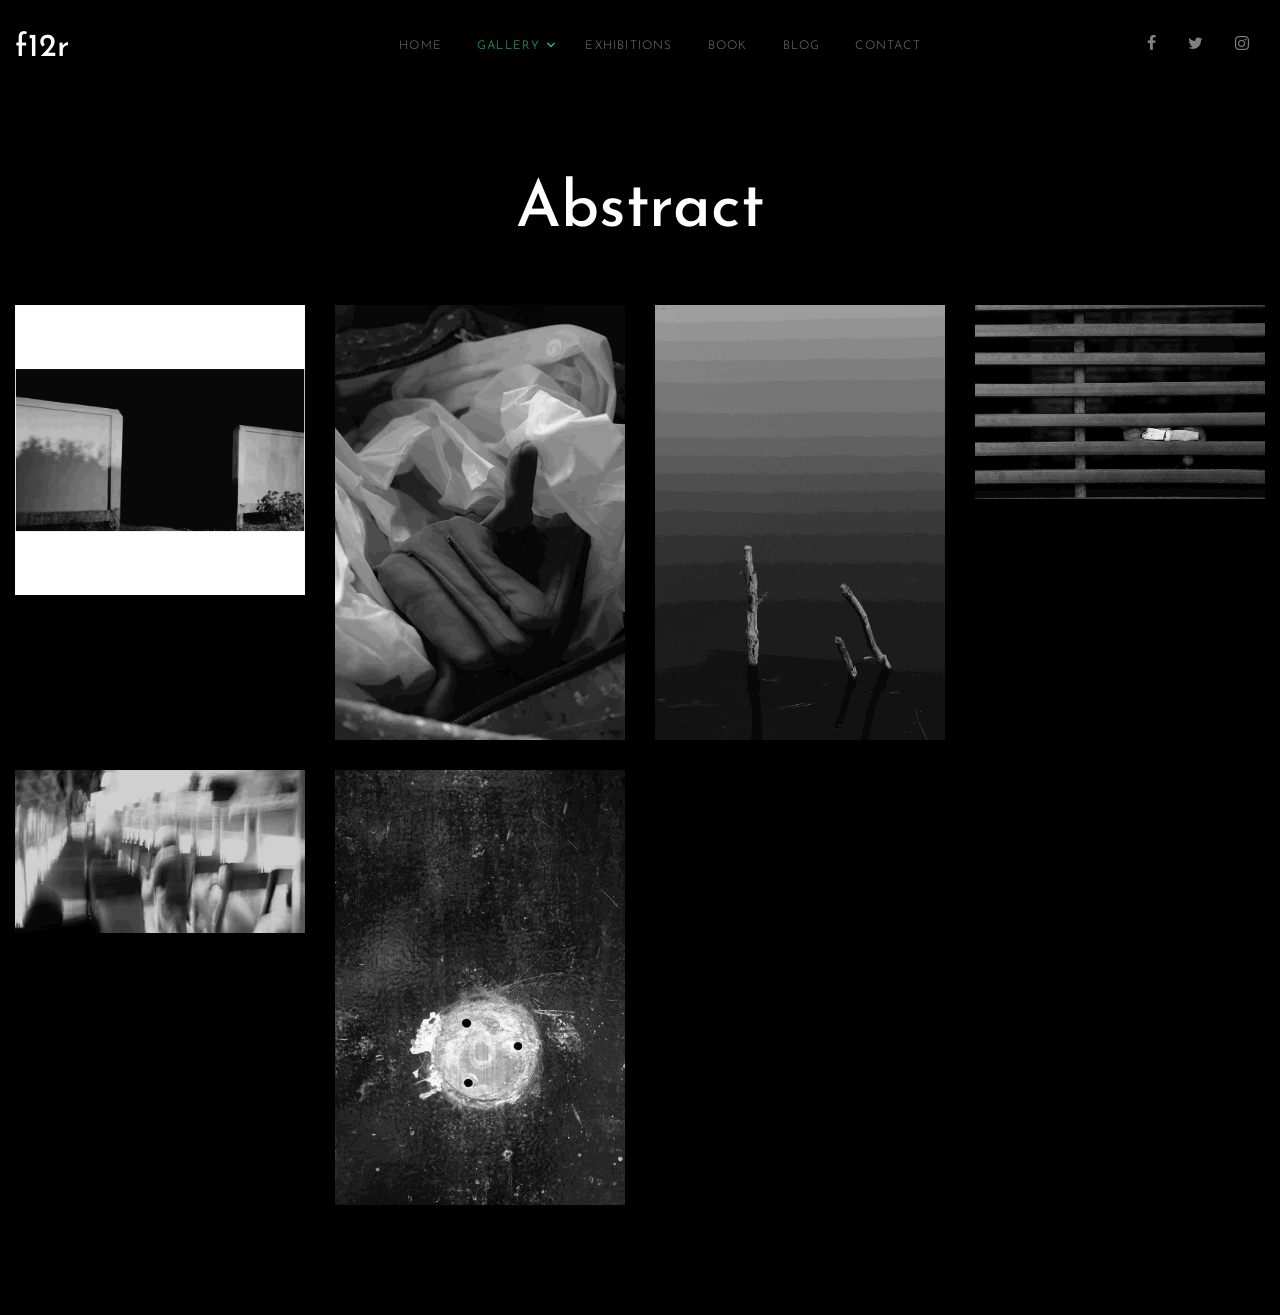
==== commit b5e34921: "edited" ====
--- a/abstract.html
+++ b/abstract.html
@@ -48,7 +48,9 @@
           <div class="row align-items-center">
             <div class="col-6 col-xl-2" data-aos="fade-down">
               <h1 class="mb-0">
-                <a href="index.html" class="text-white h2 mb-0">f12r</a>
+                <a href="index.html" class="text-white h2 mb-0"
+                  >f12r</a
+                >
               </h1>
             </div>
             <div class="col-10 col-md-8 d-none d-xl-block" data-aos="fade-down">
@@ -59,31 +61,20 @@
                 <ul class="site-menu js-clone-nav mx-auto d-none d-lg-block">
                   <li><a href="index.html">Home</a></li>
                   <li class="has-children active">
-                    <a href="single.html">Gallery</a>
+                    <a href="https://flickr.com/photos/fahimmuntashir/">Gallery</a>
                     <ul class="dropdown">
-                      <li>
-                        <a href="https://flickr.com/photos/fahimmuntashir/"
-                          >Street</a
-                        >
-                      </li>
-                      <li>
-                        <a href="https://portraitmode.io/profile/f12r/"
-                          >Portrait</a
-                        >
-                      </li>
-                      <li>
-                        <a href="https://portraitmode.io/profile/f12r/"
-                          >People</a
-                        >
-                      </li>
+                      <li><a href="https://flickr.com/photos/fahimmuntashir/">Street</a></li>
+                      <li><a href="https://portraitmode.io/profile/f12r/">Portrait</a></li>
+                      <li><a href="https://portraitmode.io/profile/f12r/">People</a></li>
                       <li><a href="#">Architecture</a></li>
                       <li><a href="#">Animals</a></li>
                       <li><a href="#">Travel</a></li>
                     </ul>
                   </li>
                   <li><a href="exhibition.html">Exhibitions</a></li>
-                  <li><a href="books.html">Book</a></li>
-                  <li><a href="contact.html">Contact</a></li>
+                <li><a href="books.html">Book</a></li>
+                <li><a href="https://fahimmuntashir.com/photography">Blog</a></li>
+                <li><a href="contact.html">Contact</a></li>
                 </ul>
               </nav>
             </div>
@@ -94,26 +85,9 @@
                   class="site-menu js-clone-nav ml-auto list-unstyled d-flex text-right mb-0"
                   data-class="social"
                 >
-                  <li>
-                    <a href="#" class="pl-0 pr-3"
-                      ><span class="icon-facebook"></span
-                    ></a>
-                  </li>
-                  <li>
-                    <a href="#" class="pl-3 pr-3"
-                      ><span class="icon-twitter"></span
-                    ></a>
-                  </li>
-                  <li>
-                    <a href="#" class="pl-3 pr-3"
-                      ><span class="icon-instagram"></span
-                    ></a>
-                  </li>
-                  <li>
-                    <a href="#" class="pl-3 pr-3"
-                      ><span class="icon-youtube-play"></span
-                    ></a>
-                  </li>
+                  <li><a href="https://www.facebook.com/f12r.me/" class="pl-0 pr-3"><span class="icon-facebook"></span></a></li>
+                            <li><a href="https://x.com/Fahim_Muntashir" class="pl-3 pr-3"><span class="icon-twitter"></span></a></li>
+                            <li><a href="https://www.instagram.com/fahim_muntashir/" class="pl-3 pr-3"><span class="icon-instagram"></span></a></li>
                 </ul>
               </div>
 
@@ -136,7 +110,7 @@
             <div class="col-md-7">
               <div class="row mb-5">
                 <div class="col-12">
-                  <h2 class="site-section-heading text-center">Travel</h2>
+                  <h2 class="site-section-heading text-center">Abstract</h2>
                 </div>
               </div>
             </div>
@@ -151,6 +125,7 @@
               <a href="#"
                 ><img src="images/abstract/1.jpg" alt="IMage" class="img-fluid"
               /></a>
+
             </div>
             <div
               class="col-sm-6 col-md-4 col-lg-3 col-xl-3 item"
@@ -163,6 +138,7 @@
               /></a>
             </div>
 
+
             <div
               class="col-sm-6 col-md-4 col-lg-3 col-xl-3 item"
               data-aos="fade"
@@ -203,6 +179,9 @@
                 ><img src="images/abstract/6.jpg" alt="IMage" class="img-fluid"
               /></a>
             </div>
+            
+            
+            
           </div>
         </div>
       </div>
@@ -233,4 +212,4 @@
       });
     </script>
   </body>
-</html>
+</html>
